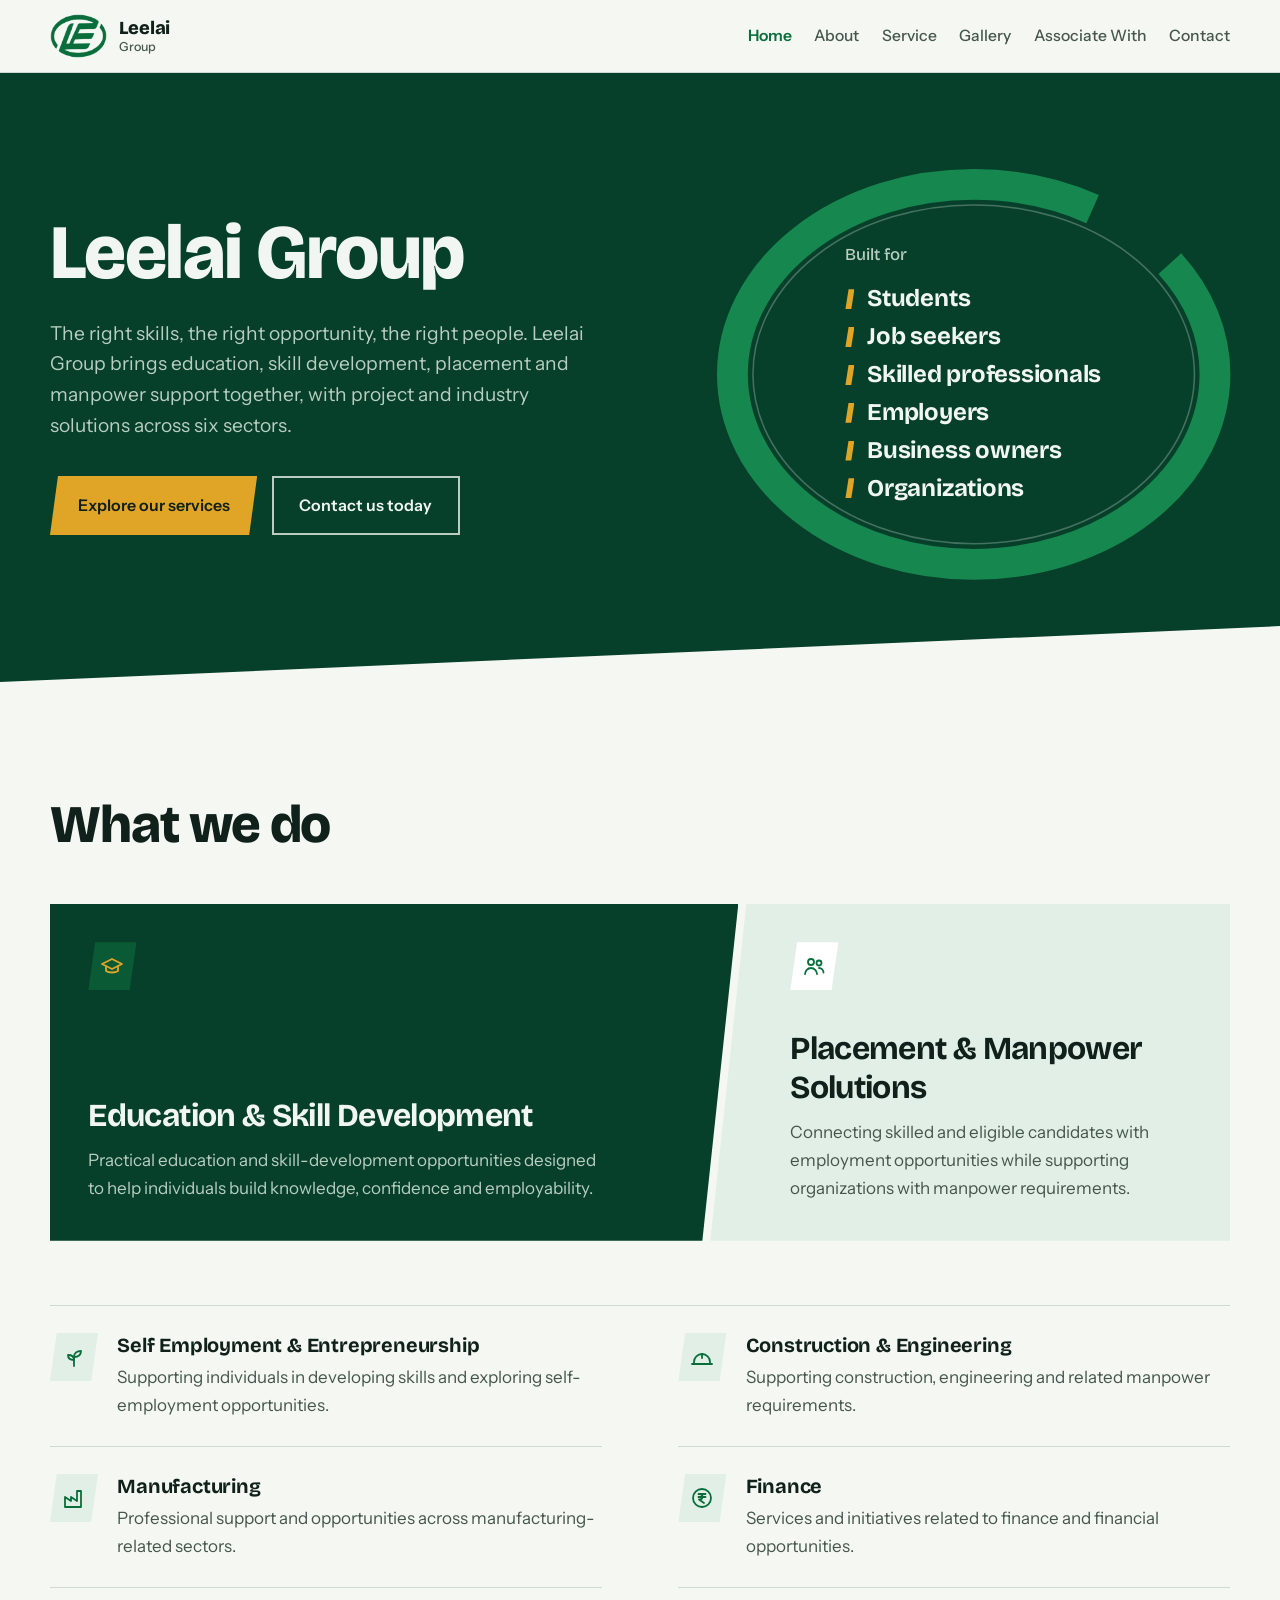
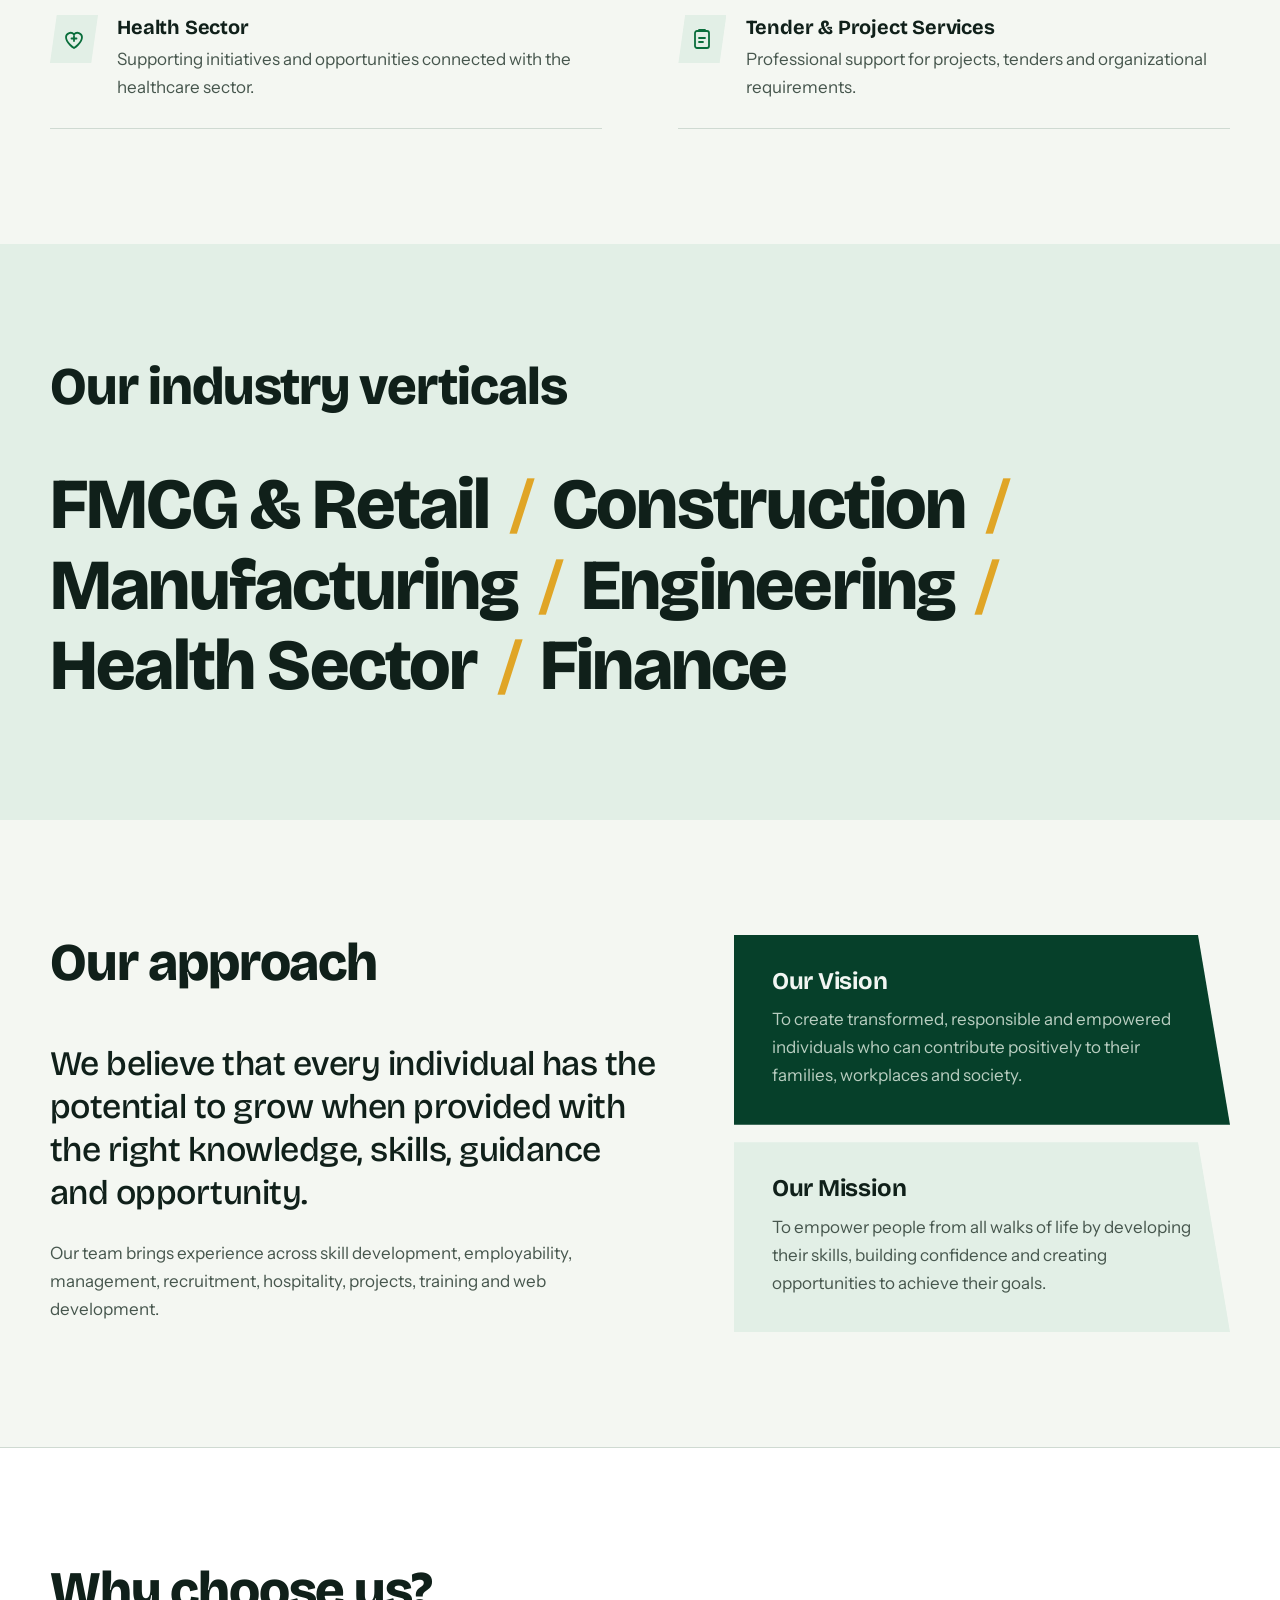
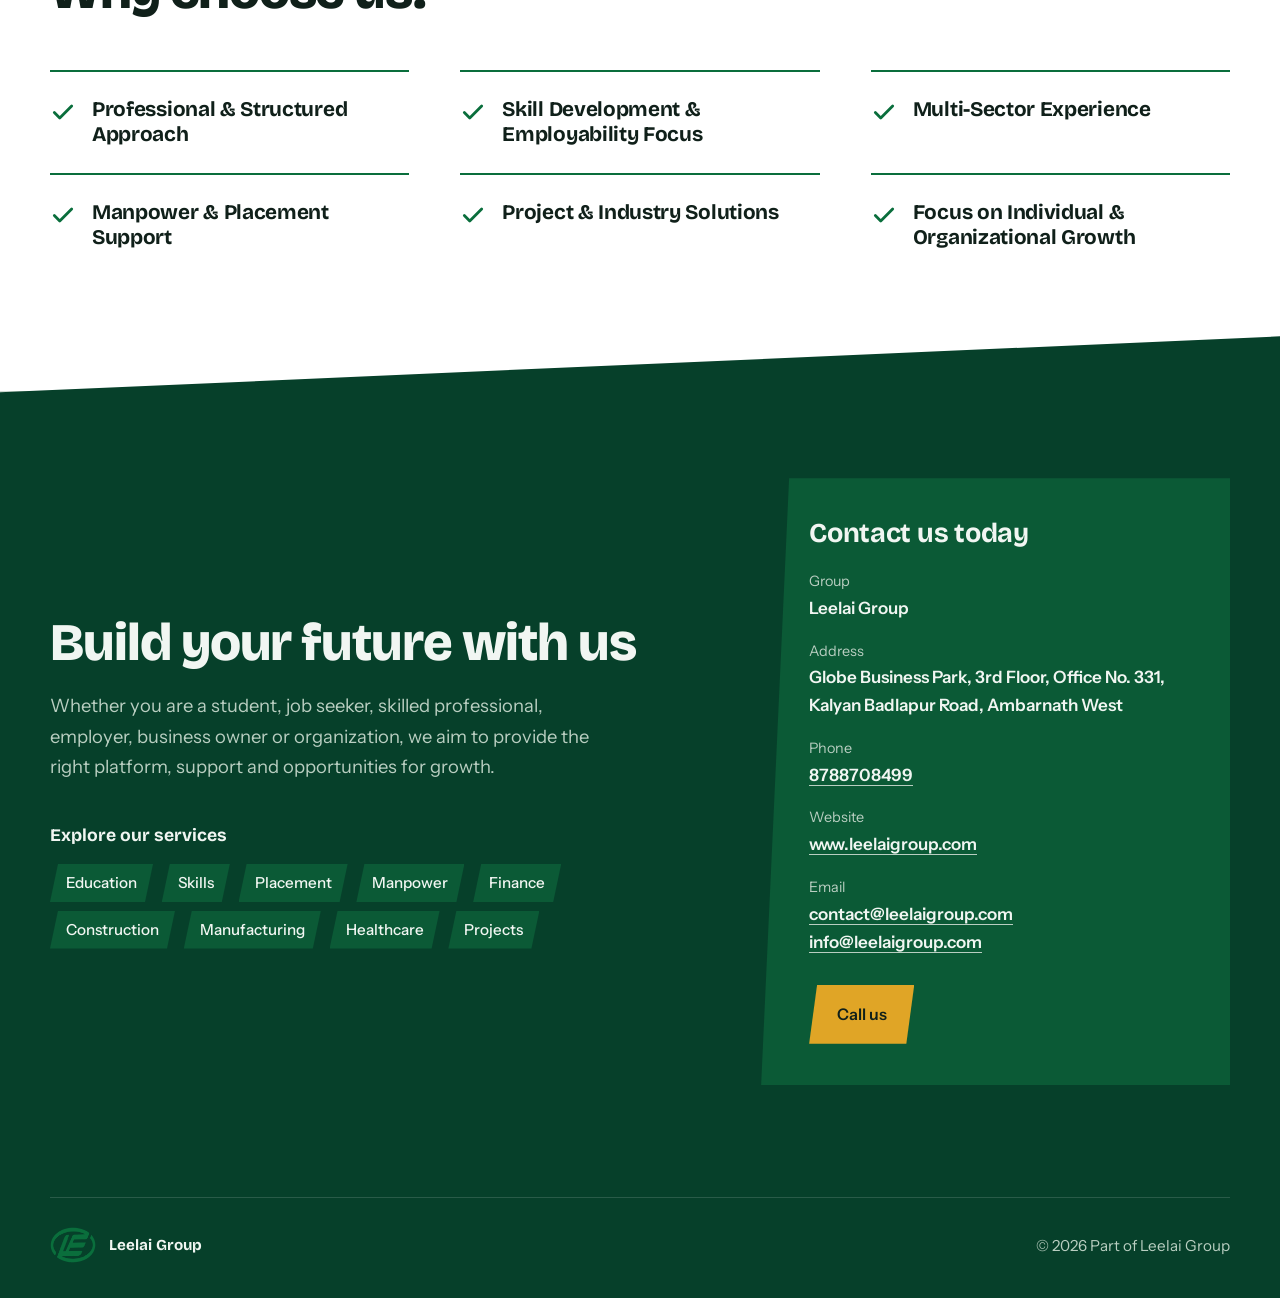
==== index.html @ cf3a0b21 "first commit" ====
﻿<!DOCTYPE html>
<html lang="en">
<head>
<meta charset="utf-8">
<meta name="viewport" content="width=device-width, initial-scale=1">
<title>Leelai Group | Leelai Group</title>
<meta name="description" content="Education, skill development, placement, manpower, construction, manufacturing, finance, health sector and project services from Leelai Group, part of Leelai Group.">
<link rel="preconnect" href="https://fonts.googleapis.com">
<link rel="preconnect" href="https://fonts.gstatic.com" crossorigin>
<link href="https://fonts.googleapis.com/css2?family=Bricolage+Grotesque:opsz,wght@12..96,500;12..96,700;12..96,800&family=Instrument+Sans:wght@400;500;600&display=swap" rel="stylesheet">
<style>
:root{
  --bg:#F4F7F2;
  --surface:#FFFFFF;
  --tint:#E2EFE6;
  --ink:#10201A;
  --muted:#46564D;
  --line:#CFDAD2;
  --brand:#0A6E3C;
  --band:#06402A;
  --band-2:#0B5A36;
  --on-band:#F1F6F2;
  --on-band-muted:#B9CEC1;
  --ring:#16884F;
  --amber:#E0A526;
  --amber-ink:#10201A;
  --show-color:block;
  --show-white:none;
  --display:"Bricolage Grotesque","Arial Narrow",Arial,sans-serif;
  --text:"Instrument Sans","Segoe UI",Arial,sans-serif;
}
@media (prefers-color-scheme: dark){
  :root:not([data-theme="light"]){
    --bg:#0B1510;
    --surface:#112019;
    --tint:#14281E;
    --ink:#E8F0EA;
    --muted:#A5B7AC;
    --line:#25382D;
    --brand:#45C382;
    --band:#06301F;
    --band-2:#0A4A2C;
    --ring:#1B9B5B;
    --show-color:none;
    --show-white:block;
  }
}
:root[data-theme="dark"]{
  --bg:#0B1510;
  --surface:#112019;
  --tint:#14281E;
  --ink:#E8F0EA;
  --muted:#A5B7AC;
  --line:#25382D;
  --brand:#45C382;
  --band:#06301F;
  --band-2:#0A4A2C;
  --ring:#1B9B5B;
  --show-color:none;
  --show-white:block;
}

*,*::before,*::after{box-sizing:border-box}
html{scroll-behavior:smooth;-webkit-text-size-adjust:100%}
body{margin:0;background:var(--bg);color:var(--ink);font-family:var(--text);font-size:1.0625rem;line-height:1.65;-webkit-font-smoothing:antialiased}
img{max-width:100%;display:block}
a{color:inherit}
ul{list-style:none;margin:0;padding:0}
h1,h2,h3,p{margin:0}
:focus-visible{outline:3px solid var(--amber);outline-offset:3px;border-radius:2px}

.wrap{width:min(1180px,100% - 2.5rem);margin-inline:auto}
.section{padding:clamp(4rem,9vw,7.5rem) 0;scroll-margin-top:72px}

.h1,.h2,.h3{font-family:var(--display);letter-spacing:-0.02em;color:inherit}
.h1{font-size:clamp(2.6rem,6vw,4.9rem);line-height:1.02;font-weight:800}
.h2{font-size:clamp(2rem,4.2vw,3.3rem);line-height:1.05;font-weight:800;margin-bottom:clamp(2rem,4vw,3.25rem)}
.h3{font-size:1.25rem;line-height:1.2;font-weight:700;letter-spacing:-0.01em}

/* Buttons */
.btn{display:inline-block;font-family:var(--text);font-weight:600;font-size:1rem;text-decoration:none;padding:.9rem 1.6rem;border:2px solid transparent;clip-path:polygon(8px 0,100% 0,calc(100% - 8px) 100%,0 100%);transition:background-color .18s,color .18s}
.btn-amber{background:var(--amber);color:var(--amber-ink)}
.btn-amber:hover{background:#F0B93C}
.btn-line{background:transparent;color:var(--on-band);border-color:var(--on-band-muted);clip-path:none}
.btn-line:hover{background:rgba(255,255,255,.1)}

/* Nav */
.nav{position:sticky;top:0;z-index:20;background:var(--bg);border-bottom:1px solid var(--line)}
.nav-in{display:flex;align-items:center;justify-content:space-between;height:72px;gap:1.5rem}
.brand{display:flex;align-items:center;gap:.8rem;text-decoration:none}
.brand img{height:44px;width:auto}
.logo-color{display:var(--show-color)}
.logo-white{display:var(--show-white)}
.brand-name{font-family:var(--display);font-weight:800;font-size:1.15rem;line-height:1.05;letter-spacing:-0.01em}
.brand-name small{display:block;font-family:var(--text);font-weight:500;font-size:.78rem;color:var(--muted);letter-spacing:0;margin-top:2px}
.nav-links{display:flex;align-items:center;gap:1.4rem}
.nav-links a{text-decoration:none;font-weight:500;font-size:.98rem;color:var(--muted)}
.nav-links a:hover{color:var(--brand)}
.nav-links a.active{color:var(--brand);font-weight:600}
.nav-links .btn{color:var(--on-band);background:var(--band);padding:.6rem 1.2rem;font-size:.95rem}
.nav-links .btn:hover{background:var(--band-2);color:var(--on-band)}
.menu-btn{display:none;background:none;border:2px solid var(--line);color:var(--ink);font:inherit;font-weight:600;padding:.45rem .9rem;cursor:pointer}

/* Hero */
.hero{background:var(--band);color:var(--on-band);padding:clamp(3.5rem,8vw,6rem) 0 clamp(5rem,8vw,7rem);clip-path:polygon(0 0,100% 0,100% calc(100% - 56px),0 100%)}
.hero-grid{display:grid;grid-template-columns:1.08fr .92fr;gap:clamp(2rem,5vw,4.5rem);align-items:center}
.hero .lead{margin-top:1.6rem;max-width:34rem;font-size:1.2rem;line-height:1.6;color:var(--on-band-muted)}
.hero-actions{display:flex;flex-wrap:wrap;gap:.9rem;margin-top:2.2rem}

.ring{position:relative;width:100%;max-width:560px;margin-inline:auto;aspect-ratio:5/4}
.ring svg{position:absolute;inset:0;width:100%;height:100%;overflow:visible;animation:sweep 1.4s cubic-bezier(.3,.7,.2,1) both}
.ring ellipse{fill:none;stroke-linecap:butt}
.ring .ring-main{stroke:var(--ring);stroke-width:30;stroke-dasharray:93 7;stroke-dashoffset:9}
.ring .ring-thin{stroke:var(--on-band-muted);stroke-width:1.5;opacity:.35}
.ring-body{position:absolute;inset:0;display:grid;place-content:center;padding:0 16%}
.ring-title{font-family:var(--display);font-weight:500;font-size:1.05rem;color:var(--on-band-muted);margin-bottom:.7rem}
.ring-list li{display:flex;align-items:center;gap:.8rem;font-family:var(--display);font-weight:700;font-size:clamp(1.05rem,2.3vw,1.5rem);line-height:1.15;padding:.32rem 0;letter-spacing:-0.01em}
.ring-list li::before{content:"";width:9px;height:20px;background:var(--amber);clip-path:polygon(35% 0,100% 0,65% 100%,0 100%);flex:none}
@keyframes sweep{from{clip-path:inset(0 100% 0 0)}to{clip-path:inset(-10% -10% -10% -10%)}}

/* Services */
.feature-row{display:grid;grid-template-columns:7fr 5fr}
.feature{min-height:320px;padding:2.4rem;display:flex;flex-direction:column;justify-content:space-between;gap:2.5rem}
.feature .h3{font-size:clamp(1.5rem,2.6vw,2rem);margin-bottom:.7rem;letter-spacing:-0.02em}
.feature p{max-width:32rem}
.feature-a{background:var(--band);color:var(--on-band);padding-right:4.2rem;clip-path:polygon(0 0,100% 0,calc(100% - 36px) 100%,0 100%)}
.feature-a p{color:var(--on-band-muted)}
.feature-b{background:var(--tint);margin-left:-28px;padding-left:5rem;clip-path:polygon(36px 0,100% 0,100% 100%,0 100%)}
.feature-b p{color:var(--muted)}
.icon{width:48px;height:48px;display:grid;place-items:center;clip-path:polygon(14% 0,100% 0,86% 100%,0 100%);background:var(--tint);color:var(--brand);flex:none}
.icon svg{width:24px;height:24px;fill:none;stroke:currentColor;stroke-width:1.8;stroke-linecap:round;stroke-linejoin:round}
.feature-a .icon{background:var(--band-2);color:var(--amber)}
.feature-b .icon{background:var(--surface)}

.svc-list{display:grid;grid-template-columns:1fr 1fr;column-gap:clamp(2rem,6vw,5rem);margin-top:clamp(2.5rem,5vw,4rem);border-top:1px solid var(--line)}
.svc-list li{display:flex;gap:1.2rem;padding:1.7rem 0;border-bottom:1px solid var(--line)}
.svc-list p{color:var(--muted);margin-top:.35rem;max-width:30rem}

/* Verticals */
.verticals{background:var(--tint)}
.verts{display:flex;flex-wrap:wrap;align-items:baseline;row-gap:.2rem;font-family:var(--display);font-weight:800;font-size:clamp(2rem,5.6vw,4.7rem);line-height:1.08;letter-spacing:-0.025em}
.verts li{cursor:default;transition:color .18s}
.verts li:hover{color:var(--brand)}
.verts li:not(:last-child)::after{content:"/";color:var(--amber);font-weight:500;margin:0 .28em}

/* Approach */
.approach-grid{display:grid;grid-template-columns:1.1fr .9fr;gap:clamp(2.5rem,6vw,5.5rem);align-items:start}
.statement{font-family:var(--display);font-weight:500;font-size:clamp(1.5rem,2.7vw,2.15rem);line-height:1.25;letter-spacing:-0.015em}
.approach-copy p+p{margin-top:1.6rem;color:var(--muted);max-width:36rem}
.vm{display:grid;gap:1.1rem}
.vm-item{padding:2rem 2rem 2.2rem 2.4rem;clip-path:polygon(0 0,calc(100% - 32px) 0,100% 100%,0 100%)}
.vm-item .h3{margin-bottom:.6rem;font-size:1.5rem}
.vm-vision{background:var(--band);color:var(--on-band)}
.vm-vision p{color:var(--on-band-muted)}
.vm-mission{background:var(--tint)}
.vm-mission p{color:var(--muted)}

/* Why */
.why{background:var(--surface);border-block:1px solid var(--line)}
.why-grid{display:grid;grid-template-columns:repeat(3,1fr);gap:0 clamp(1.5rem,4vw,3.5rem)}
.why-grid li{display:flex;align-items:flex-start;gap:1rem;padding:1.6rem 0;border-top:2px solid var(--brand);font-family:var(--display);font-weight:700;font-size:1.3rem;line-height:1.2;letter-spacing:-0.015em}
.why-grid svg{width:26px;height:26px;flex:none;margin-top:1px;fill:none;stroke:var(--brand);stroke-width:2.6;stroke-linecap:round;stroke-linejoin:round}

/* CTA + contact */
.cta{background:var(--band);color:var(--on-band);padding:calc(clamp(4rem,9vw,7rem) + 30px) 0 clamp(4rem,9vw,7rem);clip-path:polygon(0 56px,100% 0,100% 100%,0 100%);margin-top:-56px;scroll-margin-top:0}
.cta-grid{display:grid;grid-template-columns:1.15fr .85fr;gap:clamp(2.5rem,6vw,5rem);align-items:center}
.cta .h2{margin-bottom:1.3rem}
.cta .lead{color:var(--on-band-muted);font-size:1.15rem;max-width:34rem}
.explore{margin-top:2.4rem}
.explore p{font-family:var(--display);font-weight:700;font-size:1.1rem;margin-bottom:.9rem}
.chips{display:flex;flex-wrap:wrap;gap:.55rem}
.chips a{text-decoration:none;font-weight:500;font-size:.95rem;padding:.4rem 1rem;background:var(--band-2);clip-path:polygon(8px 0,100% 0,calc(100% - 8px) 100%,0 100%);transition:background-color .18s,color .18s}
.chips a:hover{background:var(--amber);color:var(--amber-ink)}
.contact-panel{background:var(--band-2);padding:2.4rem 2.4rem 2.6rem 3rem;clip-path:polygon(28px 0,100% 0,100% 100%,0 100%)}
.contact-panel .h3{font-size:1.7rem;margin-bottom:1.3rem}
.contact-panel dl{margin:0;display:grid;gap:1.1rem}
.contact-panel dt{font-size:.9rem;color:var(--on-band-muted)}
.contact-panel dd{margin:0;font-weight:600;word-break:break-word}
.contact-panel dd a{text-decoration:none;border-bottom:1px solid var(--on-band-muted)}
.contact-panel dd a:hover{border-color:var(--amber);color:var(--amber)}
.contact-panel .btn{margin-top:1.8rem}

/* Footer */
.footer{background:var(--band);color:var(--on-band-muted);padding:0 0 2.2rem;font-size:.95rem}
.footer .wrap{display:flex;flex-wrap:wrap;align-items:center;justify-content:space-between;gap:1rem;border-top:1px solid rgba(255,255,255,.14);padding-top:1.8rem}
.footer .foot-brand{display:flex;align-items:center;gap:.8rem;color:var(--on-band);font-family:var(--display);font-weight:700}
.footer .foot-brand img{height:36px;width:auto;display:block}

@media (max-width:980px){
  .hero-grid,.approach-grid,.cta-grid{grid-template-columns:1fr}
  .why-grid{grid-template-columns:1fr 1fr}
  .ring{max-width:480px}
}
@media (max-width:820px){
  .menu-btn{display:block}
  .nav-links{display:none;position:absolute;top:72px;left:0;right:0;background:var(--bg);border-bottom:1px solid var(--line);flex-direction:column;align-items:flex-start;padding:1.2rem 1.25rem 1.5rem;gap:1.1rem}
  .nav-links.open{display:flex}
  .feature-row{grid-template-columns:1fr}
  .feature{min-height:0}
  .feature-a,.feature-b{clip-path:none;margin-left:0;padding:2rem}
  .svc-list{grid-template-columns:1fr}
  .brand-name small{display:none}
}
@media (max-width:640px){
  .why-grid{grid-template-columns:1fr}
  .ring-title{display:none}
  .ring-list li{padding:.2rem 0;font-size:1rem}
  .hero{clip-path:polygon(0 0,100% 0,100% calc(100% - 32px),0 100%)}
  .cta{clip-path:polygon(0 32px,100% 0,100% 100%,0 100%);margin-top:-32px}
  .contact-panel{clip-path:none;padding:2rem}
}
@media (prefers-reduced-motion:reduce){
  html{scroll-behavior:auto}
  .ring svg{animation:none}
  *{transition:none !important}
}
</style>
</head>
<body>

<header class="nav">
  <div class="wrap nav-in">
    <a class="brand" href="#top" aria-label="Leelai Group, home">
      <img class="logo-color" src="assets/images/logo-transparent.png" alt="Leelai logo">
      <span class="brand-name">Leelai<small>Group</small></span>
    </a>
    <button class="menu-btn" id="menuBtn" aria-expanded="false" aria-controls="navLinks">Menu</button>
    <nav class="nav-links" id="navLinks" aria-label="Main">
      <a href="index.html" class="active">Home</a>
      <a href="about.html">About</a>
      <a href="service.html">Service</a>
      <a href="gallery.html">Gallery</a>
      <a href="associate.html">Associate With</a>
      <a href="contact.html">Contact</a>
    </nav>
  </div>
</header>

<main id="top">

  <section class="hero" aria-labelledby="hero-title">
    <div class="wrap hero-grid">
      <div>
        <h1 class="h1" id="hero-title">Leelai Group</h1>
        <p class="lead">The right skills, the right opportunity, the right people. Leelai Group brings education, skill development, placement and manpower support together, with project and industry solutions across six sectors.</p>
        <div class="hero-actions">
          <a class="btn btn-amber" href="#services">Explore our services</a>
          <a class="btn btn-line" href="#contact">Contact us today</a>
        </div>
      </div>

      <div class="ring">
        <svg viewBox="0 0 500 400" aria-hidden="true" focusable="false">
          <ellipse class="ring-thin" cx="250" cy="200" rx="215" ry="165"/>
          <ellipse class="ring-main" cx="250" cy="200" rx="235" ry="185" pathLength="100"/>
        </svg>
        <div class="ring-body">
          <p class="ring-title">Built for</p>
          <ul class="ring-list">
            <li>Students</li>
            <li>Job seekers</li>
            <li>Skilled professionals</li>
            <li>Employers</li>
            <li>Business owners</li>
            <li>Organizations</li>
          </ul>
        </div>
      </div>
    </div>
  </section>

  <section class="section" id="services" aria-labelledby="services-title">
    <div class="wrap">
      <h2 class="h2" id="services-title">What we do</h2>

      <div class="feature-row">
        <article class="feature feature-a">
          <span class="icon"><svg viewBox="0 0 24 24" aria-hidden="true"><path d="M22 10 12 5 2 10l10 5 10-5z"/><path d="M6 12v5c3 2 9 2 12 0v-5"/></svg></span>
          <div>
            <h3 class="h3">Education &amp; Skill Development</h3>
            <p>Practical education and skill-development opportunities designed to help individuals build knowledge, confidence and employability.</p>
          </div>
        </article>
        <article class="feature feature-b">
          <span class="icon"><svg viewBox="0 0 24 24" aria-hidden="true"><circle cx="9" cy="8" r="3"/><path d="M3 20c0-3.3 2.7-6 6-6s6 2.7 6 6"/><circle cx="17" cy="9" r="2.5"/><path d="M17 14c2.5 0 4.5 2 4.5 4.5"/></svg></span>
          <div>
            <h3 class="h3">Placement &amp; Manpower Solutions</h3>
            <p>Connecting skilled and eligible candidates with employment opportunities while supporting organizations with manpower requirements.</p>
          </div>
        </article>
      </div>

      <ul class="svc-list">
        <li>
          <span class="icon"><svg viewBox="0 0 24 24" aria-hidden="true"><path d="M12 21v-9"/><path d="M12 12c0-4 3-6 7-6 0 4-3 6-7 6z"/><path d="M12 15c0-3-2-5-6-5 0 3 2 5 6 5z"/></svg></span>
          <div><h3 class="h3">Self Employment &amp; Entrepreneurship</h3><p>Supporting individuals in developing skills and exploring self-employment opportunities.</p></div>
        </li>
        <li>
          <span class="icon"><svg viewBox="0 0 24 24" aria-hidden="true"><path d="M2 19h20"/><path d="M4 19v-2a8 8 0 0 1 16 0v2"/><path d="M12 9v4"/></svg></span>
          <div><h3 class="h3">Construction &amp; Engineering</h3><p>Supporting construction, engineering and related manpower requirements.</p></div>
        </li>
        <li>
          <span class="icon"><svg viewBox="0 0 24 24" aria-hidden="true"><path d="M3 21V11l6 4v-4l6 4V5h4v16z"/></svg></span>
          <div><h3 class="h3">Manufacturing</h3><p>Professional support and opportunities across manufacturing-related sectors.</p></div>
        </li>
        <li>
          <span class="icon"><svg viewBox="0 0 24 24" aria-hidden="true"><circle cx="12" cy="12" r="9"/><path d="M8.5 8h7M8.5 11h7M9.5 8c4 0 4 5.5 0 5.5H9l5 3.5"/></svg></span>
          <div><h3 class="h3">Finance</h3><p>Services and initiatives related to finance and financial opportunities.</p></div>
        </li>
        <li>
          <span class="icon"><svg viewBox="0 0 24 24" aria-hidden="true"><path d="M12 21s-8-5-8-11a4.5 4.5 0 0 1 8-2.5A4.5 4.5 0 0 1 20 10c0 6-8 11-8 11z"/><path d="M12 9v5M9.5 11.5h5"/></svg></span>
          <div><h3 class="h3">Health Sector</h3><p>Supporting initiatives and opportunities connected with the healthcare sector.</p></div>
        </li>
        <li>
          <span class="icon"><svg viewBox="0 0 24 24" aria-hidden="true"><rect x="5" y="4" width="14" height="17" rx="2"/><path d="M9 4V3h6v1M9 11h6M9 15h4"/></svg></span>
          <div><h3 class="h3">Tender &amp; Project Services</h3><p>Professional support for projects, tenders and organizational requirements.</p></div>
        </li>
      </ul>
    </div>
  </section>

  <section class="section verticals" id="verticals" aria-labelledby="verticals-title">
    <div class="wrap">
      <h2 class="h2" id="verticals-title">Our industry verticals</h2>
      <ul class="verts">
        <li>FMCG &amp; Retail</li>
        <li>Construction</li>
        <li>Manufacturing</li>
        <li>Engineering</li>
        <li>Health Sector</li>
        <li>Finance</li>
      </ul>
    </div>
  </section>

  <section class="section" id="approach" aria-labelledby="approach-title">
    <div class="wrap approach-grid">
      <div class="approach-copy">
        <h2 class="h2" id="approach-title">Our approach</h2>
        <p class="statement">We believe that every individual has the potential to grow when provided with the right knowledge, skills, guidance and opportunity.</p>
        <p>Our team brings experience across skill development, employability, management, recruitment, hospitality, projects, training and web development.</p>
      </div>
      <div class="vm">
        <div class="vm-item vm-vision">
          <h3 class="h3">Our Vision</h3>
          <p>To create transformed, responsible and empowered individuals who can contribute positively to their families, workplaces and society.</p>
        </div>
        <div class="vm-item vm-mission">
          <h3 class="h3">Our Mission</h3>
          <p>To empower people from all walks of life by developing their skills, building confidence and creating opportunities to achieve their goals.</p>
        </div>
      </div>
    </div>
  </section>

  <section class="section why" id="why" aria-labelledby="why-title">
    <div class="wrap">
      <h2 class="h2" id="why-title">Why choose us?</h2>
      <ul class="why-grid">
        <li><svg viewBox="0 0 24 24" aria-hidden="true"><path d="M4 12.5l5 5L20 6.5"/></svg>Professional &amp; Structured Approach</li>
        <li><svg viewBox="0 0 24 24" aria-hidden="true"><path d="M4 12.5l5 5L20 6.5"/></svg>Skill Development &amp; Employability Focus</li>
        <li><svg viewBox="0 0 24 24" aria-hidden="true"><path d="M4 12.5l5 5L20 6.5"/></svg>Multi-Sector Experience</li>
        <li><svg viewBox="0 0 24 24" aria-hidden="true"><path d="M4 12.5l5 5L20 6.5"/></svg>Manpower &amp; Placement Support</li>
        <li><svg viewBox="0 0 24 24" aria-hidden="true"><path d="M4 12.5l5 5L20 6.5"/></svg>Project &amp; Industry Solutions</li>
        <li><svg viewBox="0 0 24 24" aria-hidden="true"><path d="M4 12.5l5 5L20 6.5"/></svg>Focus on Individual &amp; Organizational Growth</li>
      </ul>
    </div>
  </section>

  <section class="cta" id="contact" aria-labelledby="cta-title">
    <div class="wrap cta-grid">
      <div>
        <h2 class="h2" id="cta-title">Build your future with us</h2>
        <p class="lead">Whether you are a student, job seeker, skilled professional, employer, business owner or organization, we aim to provide the right platform, support and opportunities for growth.</p>
        <div class="explore">
          <p>Explore our services</p>
          <div class="chips">
            <a href="#services">Education</a>
            <a href="#services">Skills</a>
            <a href="#services">Placement</a>
            <a href="#services">Manpower</a>
            <a href="#services">Finance</a>
            <a href="#services">Construction</a>
            <a href="#services">Manufacturing</a>
            <a href="#services">Healthcare</a>
            <a href="#services">Projects</a>
          </div>
        </div>
      </div>

      <div class="contact-panel">
        <h3 class="h3">Contact us today</h3>
        <dl>
          <div><dt>Group</dt><dd>Leelai Group</dd></div>
          <div><dt>Address</dt><dd>Globe Business Park, 3rd Floor, Office No. 331, Kalyan Badlapur Road, Ambarnath West</dd></div>
          <div><dt>Phone</dt><dd><a href="tel:8788708499">8788708499</a></dd></div>
          <div><dt>Website</dt><dd><a href="https://www.leelaigroup.com" target="_blank" rel="noopener">www.leelaigroup.com</a></dd></div>
          <div><dt>Email</dt><dd><a href="mailto:contact@leelaigroup.com">contact@leelaigroup.com</a><br><a href="mailto:info@leelaigroup.com">info@leelaigroup.com</a></dd></div>
        </dl>
        <a class="btn btn-amber" href="tel:8788708499">Call us</a>
      </div>
    </div>
  </section>

</main>

<footer class="footer">
  <div class="wrap">
    <span class="foot-brand"><img src="assets/images/logo-transparent.png" alt="">Leelai Group</span>
    <span>&copy; 2026 Part of Leelai Group</span>
  </div>
</footer>

<script>
(function(){
  var btn=document.getElementById('menuBtn'), nav=document.getElementById('navLinks');
  if(!btn||!nav) return;
  btn.addEventListener('click',function(){
    var open=nav.classList.toggle('open');
    btn.setAttribute('aria-expanded',open?'true':'false');
  });
  nav.addEventListener('click',function(e){
    if(e.target.tagName==='A'){nav.classList.remove('open');btn.setAttribute('aria-expanded','false');}
  });
})();
</script>
</body>
</html>
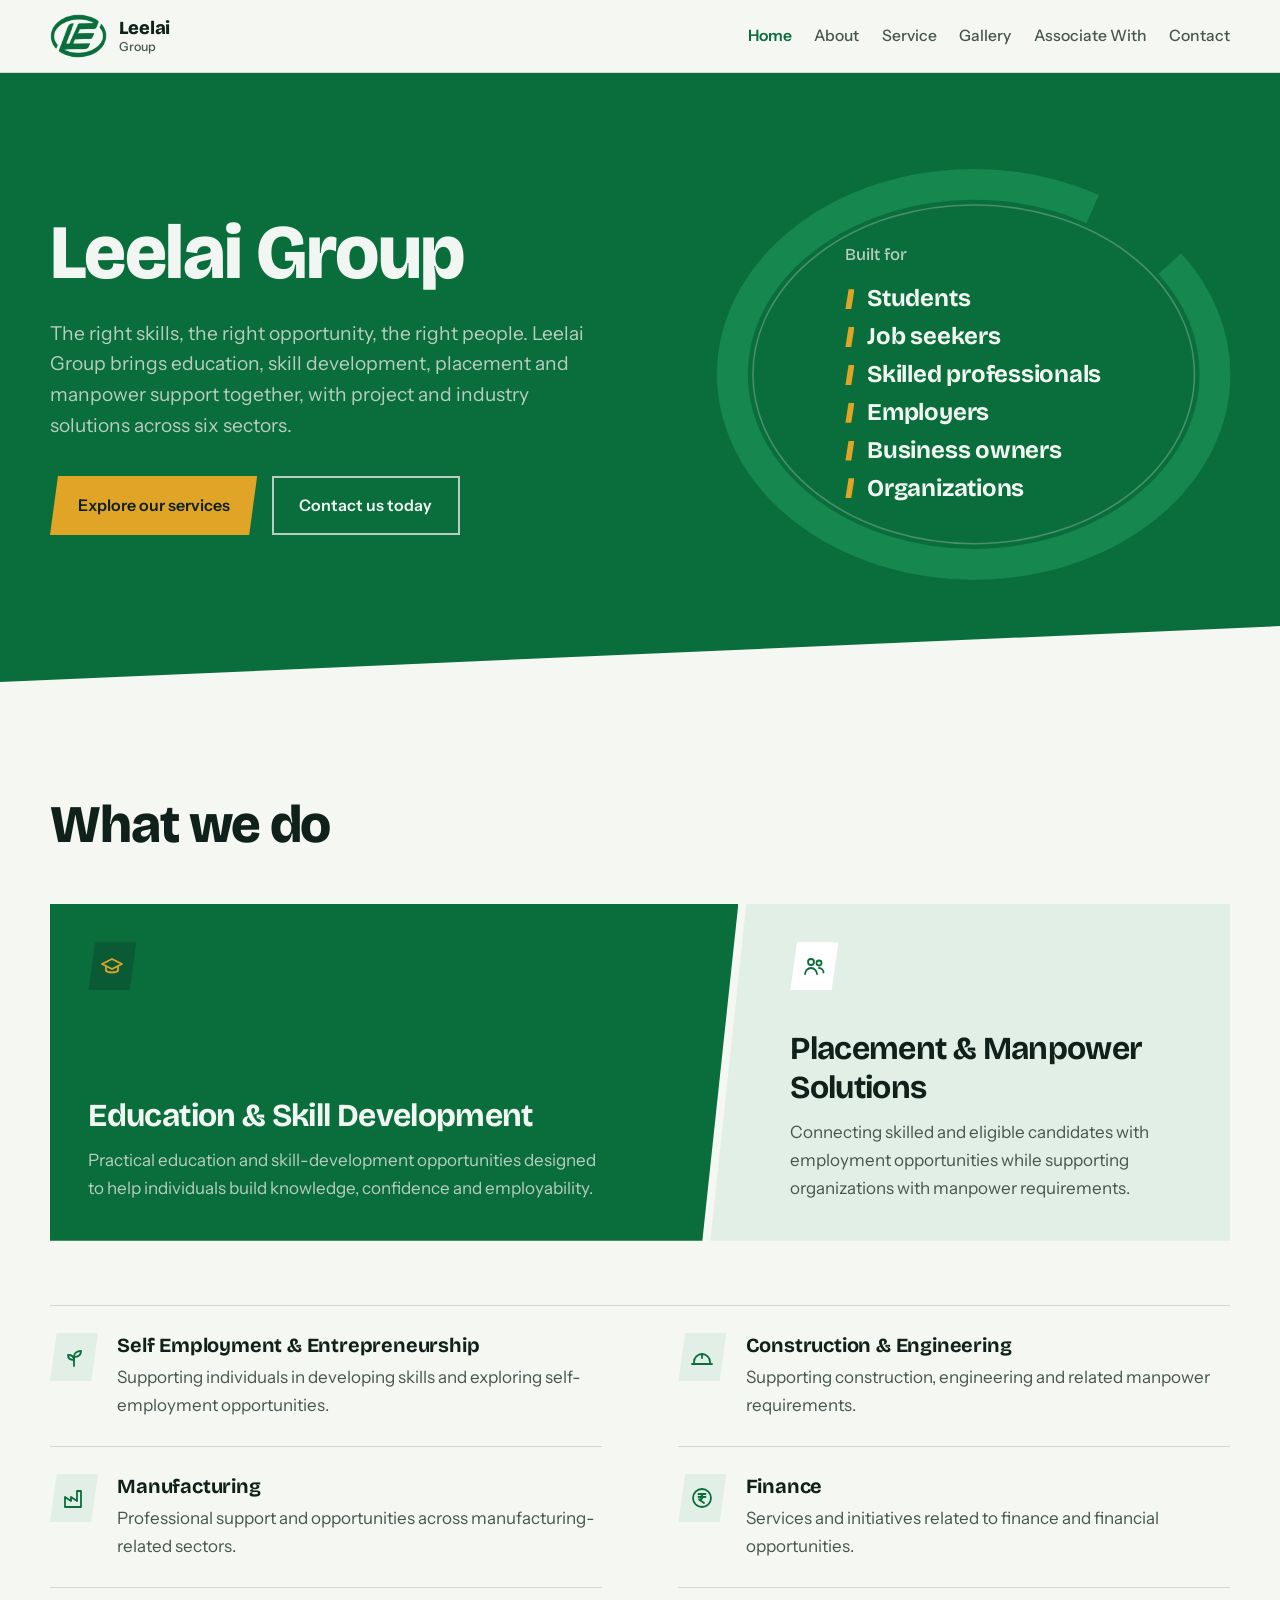
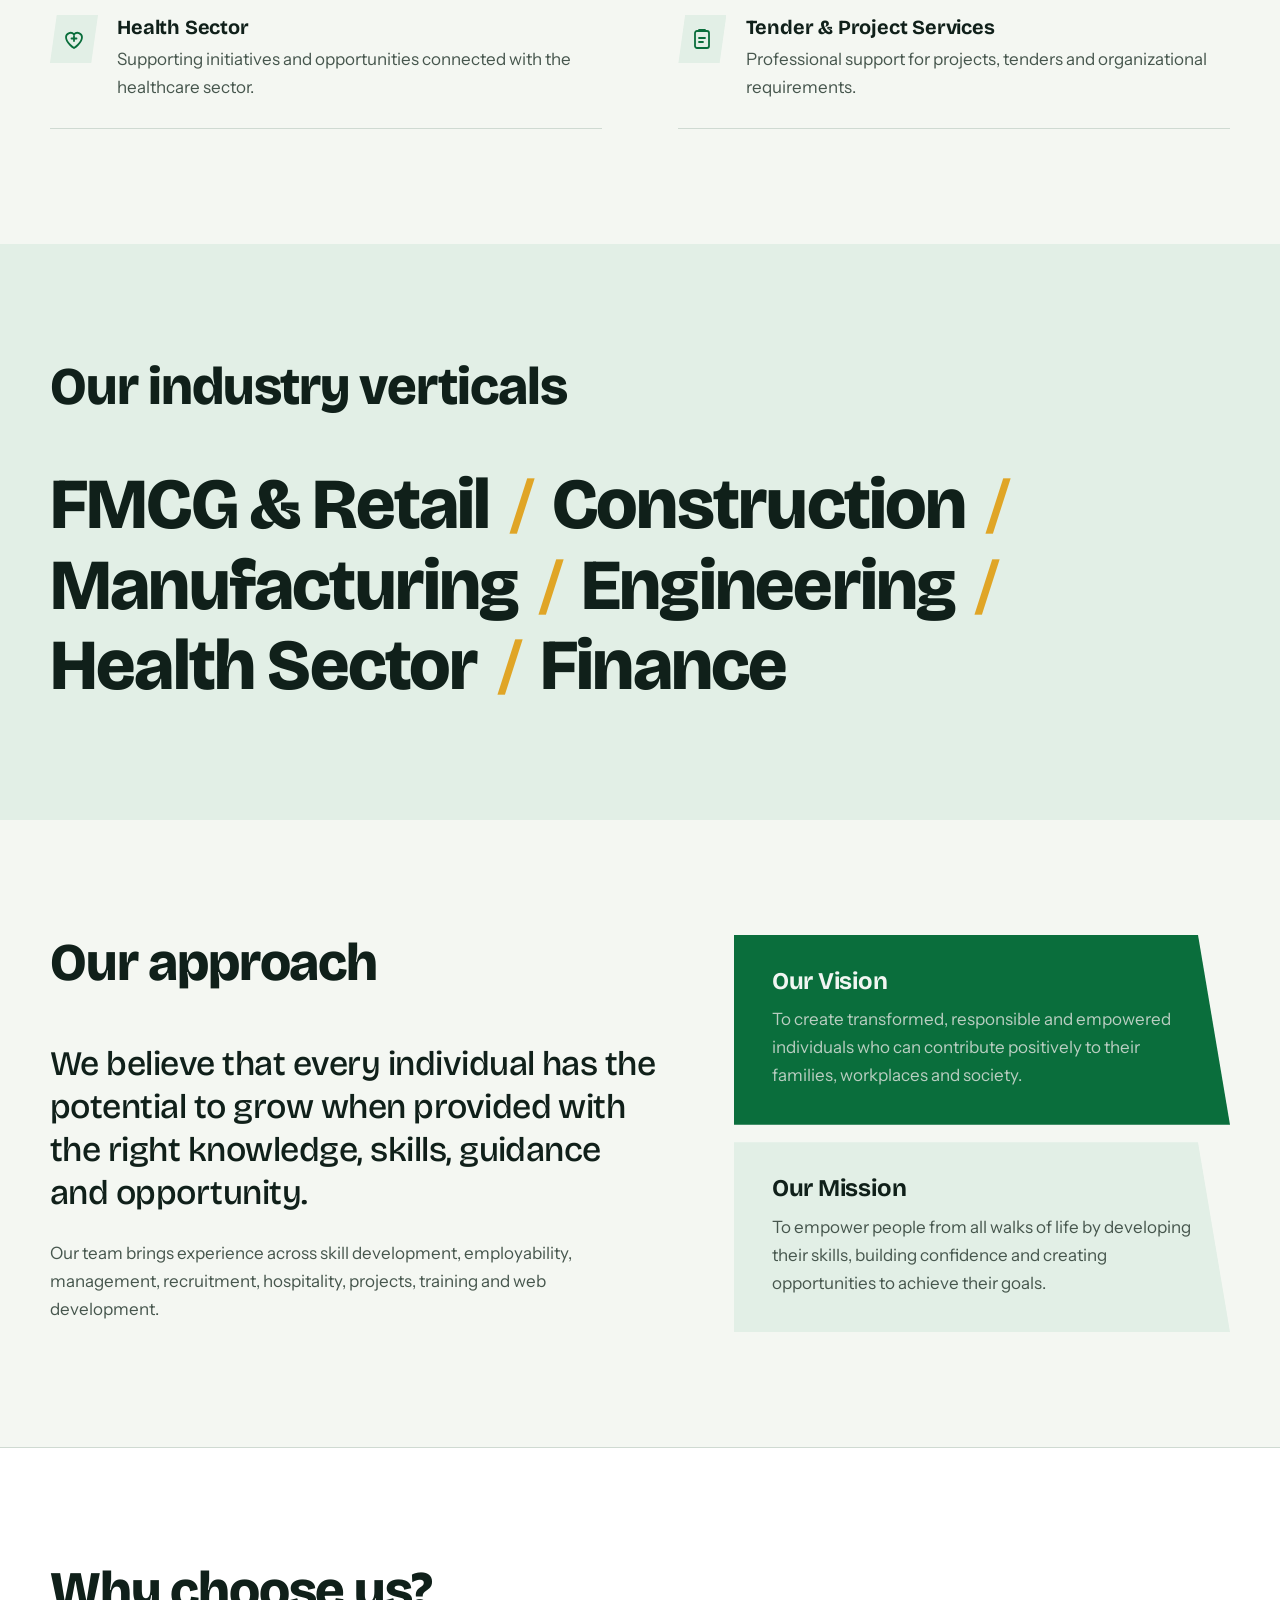
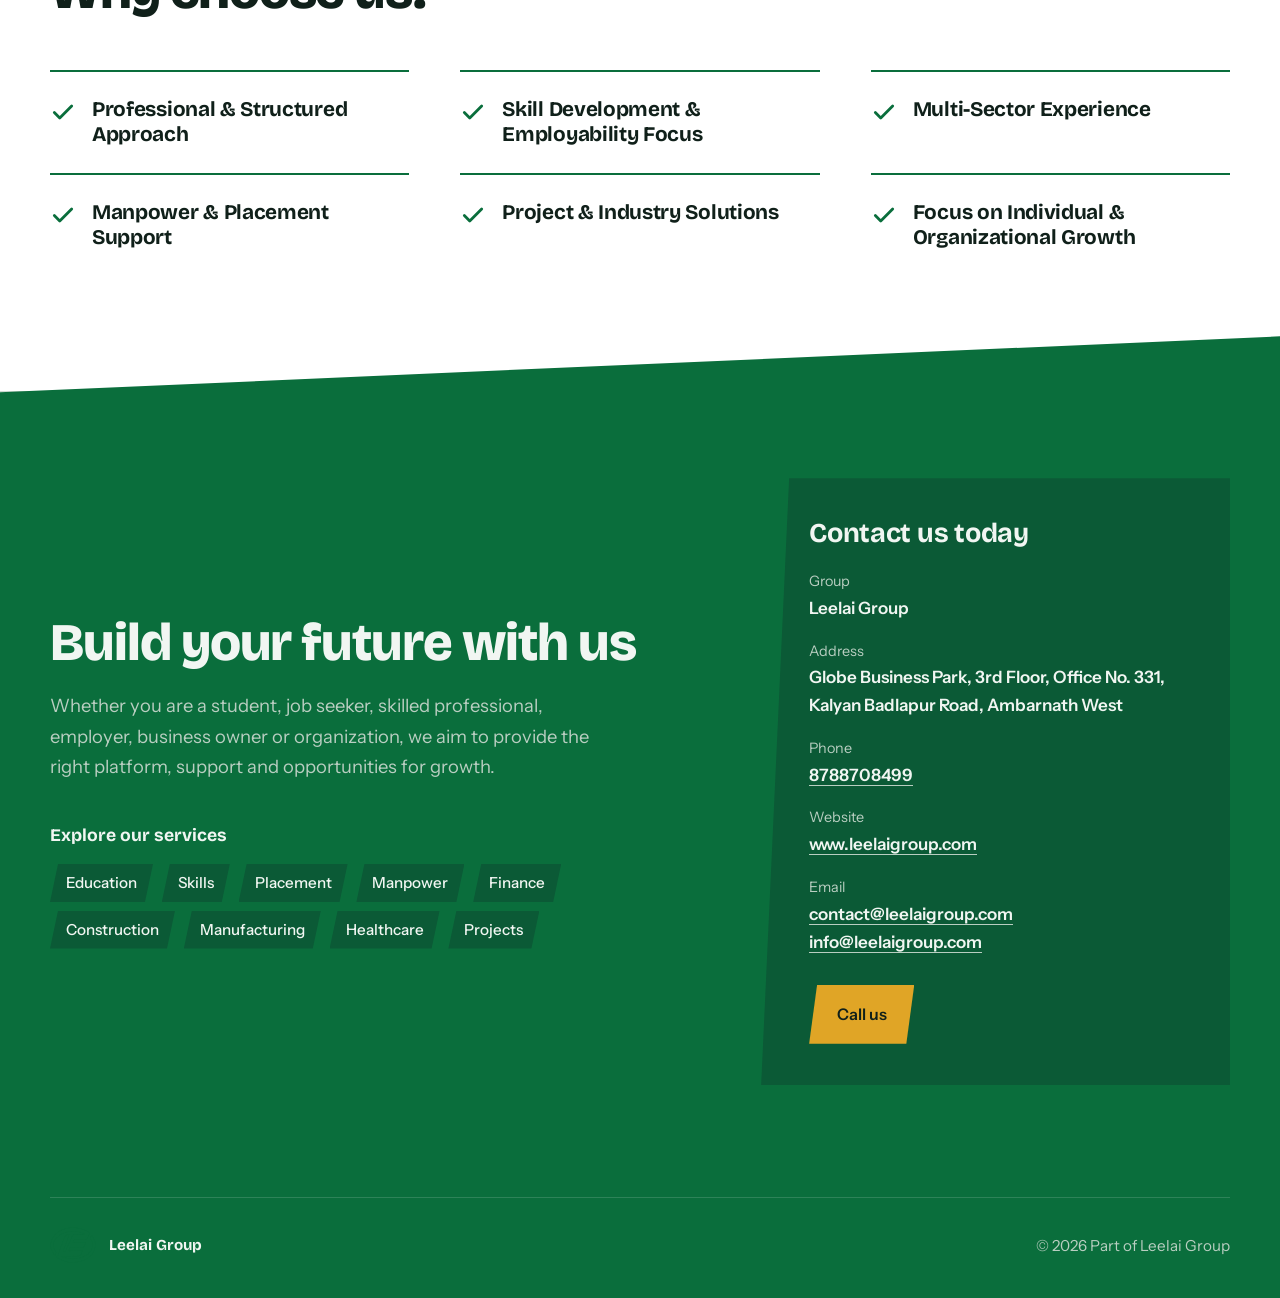
==== commit c3748b25: "Update brand and band color to #0A6E3C" ====
--- a/index.html
+++ b/index.html
@@ -17,7 +17,7 @@
   --muted:#46564D;
   --line:#CFDAD2;
   --brand:#0A6E3C;
-  --band:#06402A;
+  --band:#0A6E3C;
   --band-2:#0B5A36;
   --on-band:#F1F6F2;
   --on-band-muted:#B9CEC1;
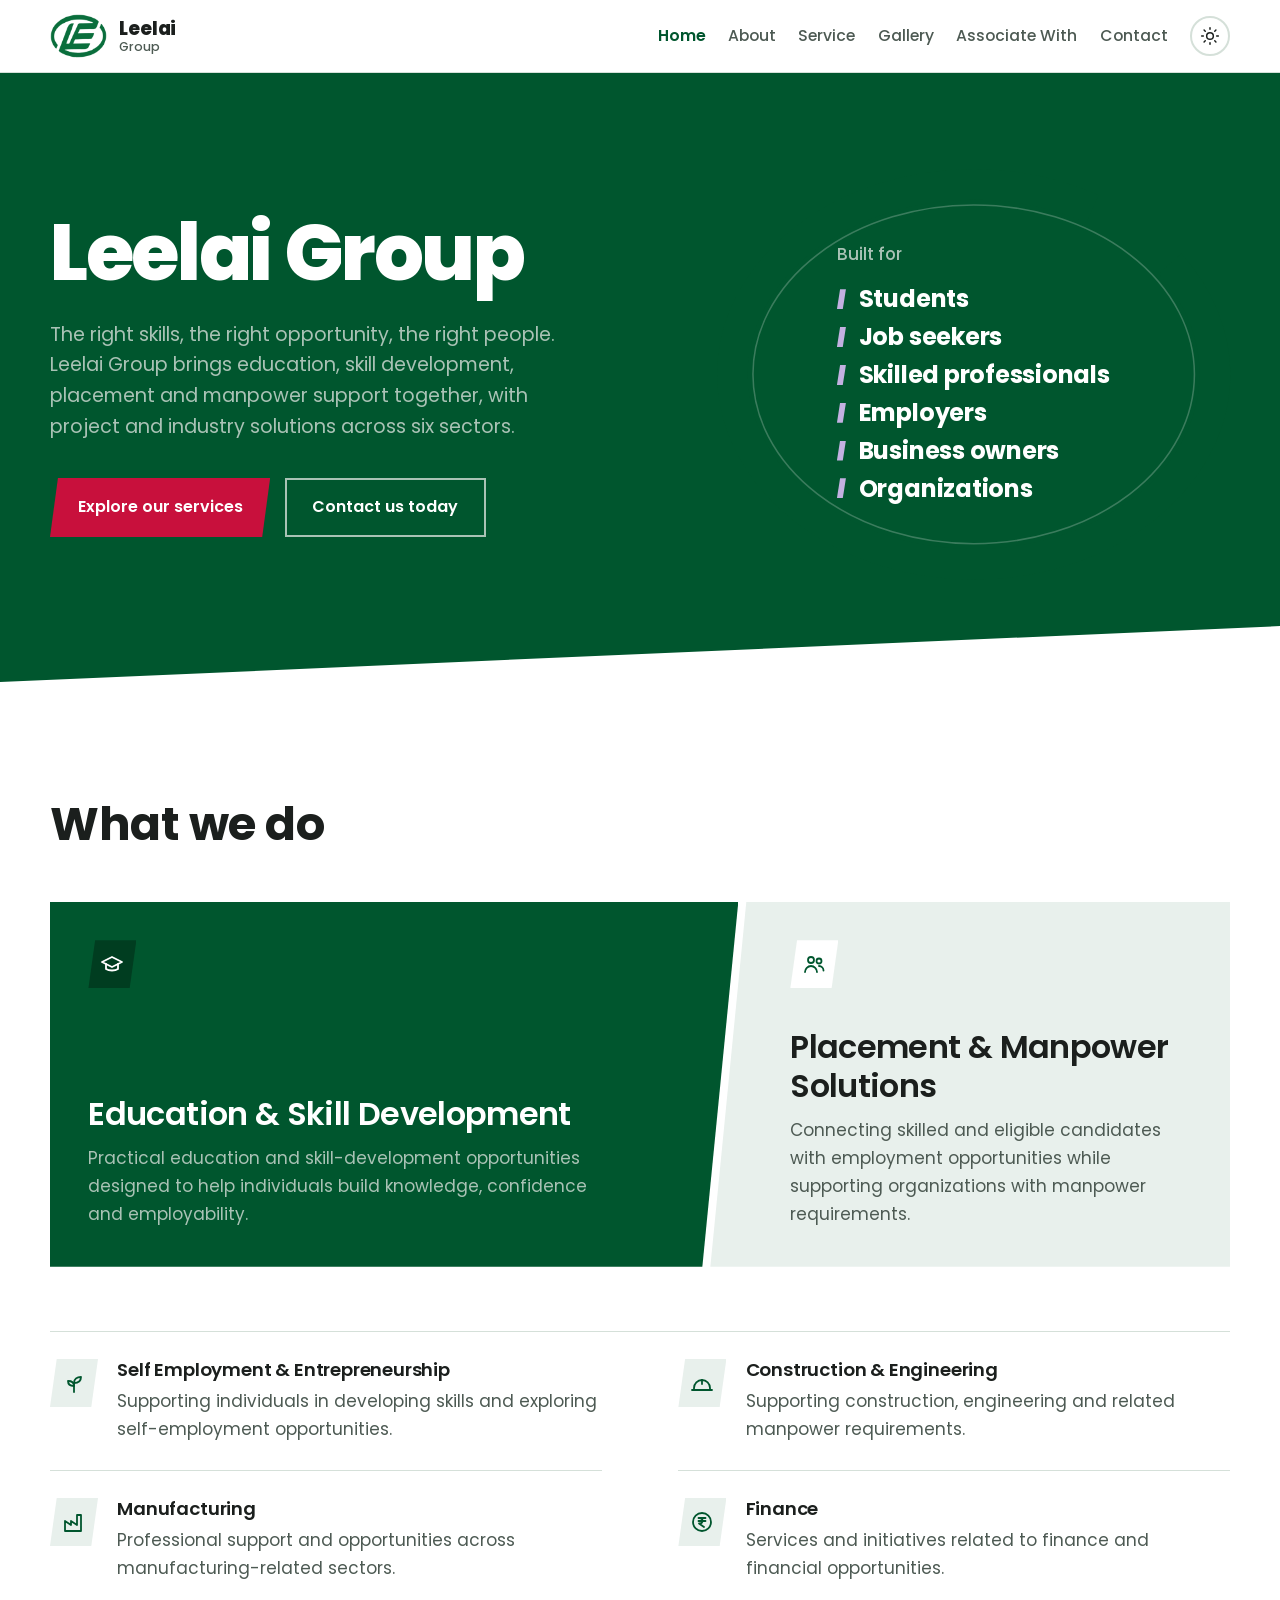
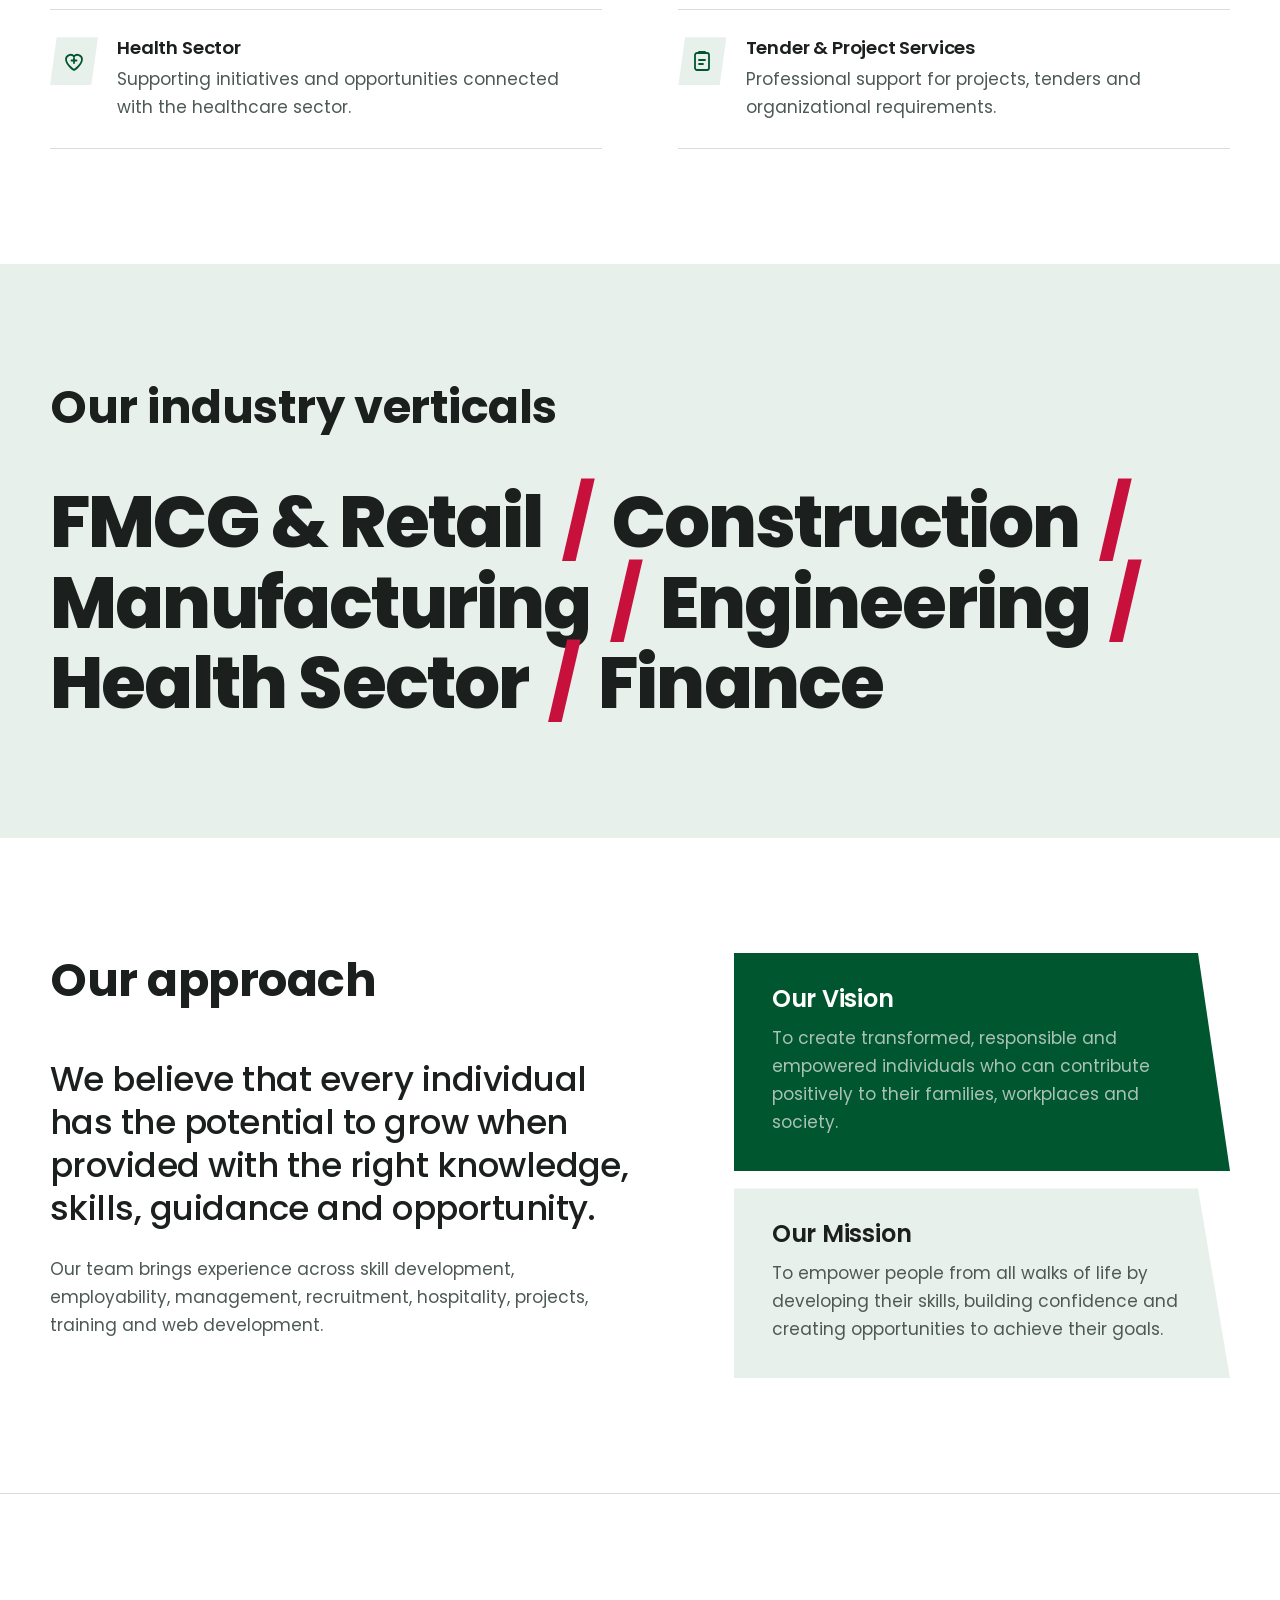
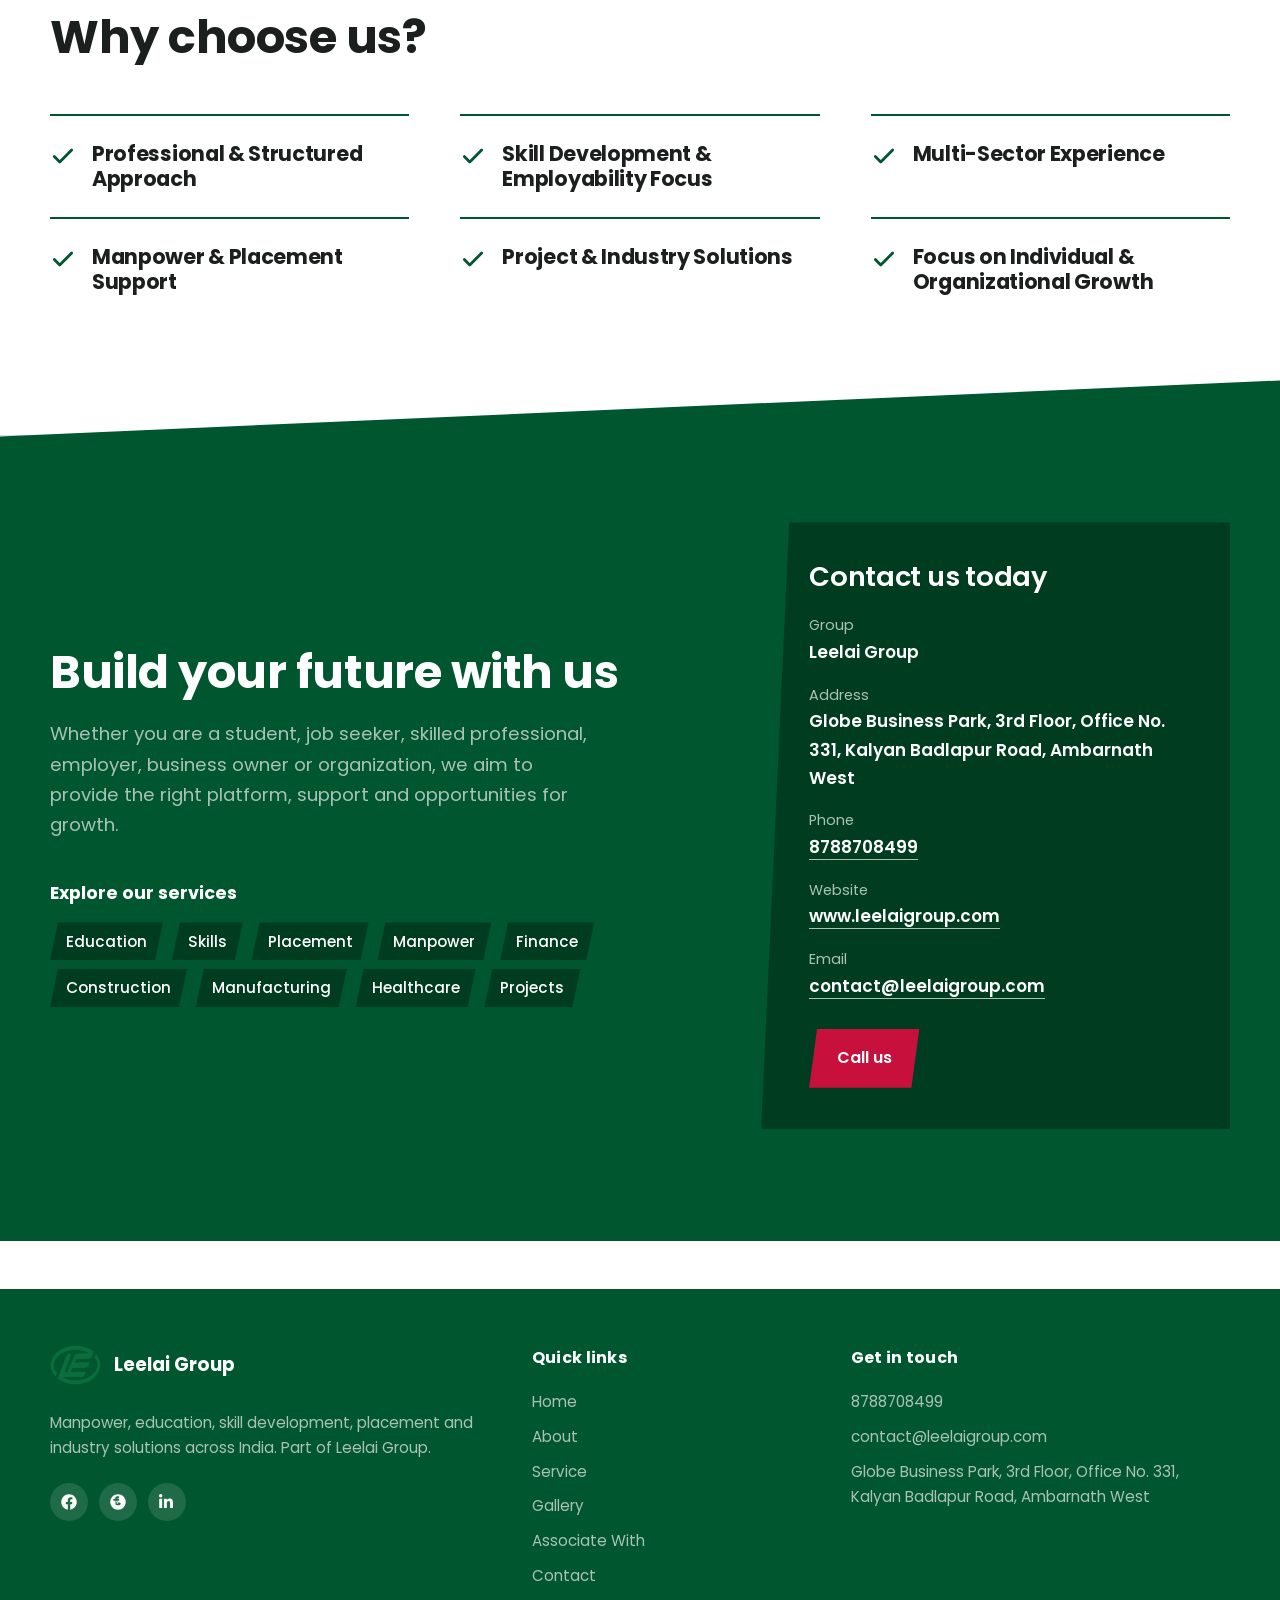
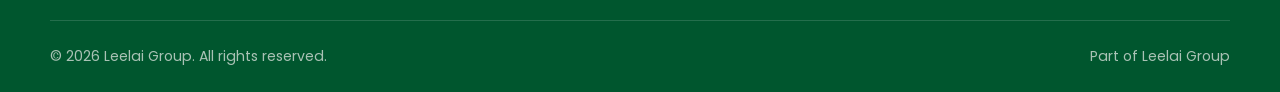
==== commit dcf18eda: "Apply brochure palette and Poppins font, add dark mode toggle, full footer, fix gallery and reveal v" ====
--- a/index.html
+++ b/index.html
@@ -3,59 +3,114 @@
 <head>
 <meta charset="utf-8">
 <meta name="viewport" content="width=device-width, initial-scale=1">
-<title>Leelai Group | Leelai Group</title>
-<meta name="description" content="Education, skill development, placement, manpower, construction, manufacturing, finance, health sector and project services from Leelai Group, part of Leelai Group.">
+<title>Leelai Group | Manpower, Education &amp; Placement Solutions</title>
+<meta name="description" content="Leelai Group provides education, skill development, placement, manpower, construction, manufacturing, finance, health sector and project services across India. Part of Leelai Group.">
+<meta name="keywords" content="Leelai Group, manpower services, placement, recruitment, skill development, education, construction, finance, healthcare, training, Vidyai Group">
+<meta name="robots" content="index, follow">
+<meta name="author" content="Leelai Group">
+<meta name="theme-color" content="#00562E">
+<link rel="canonical" href="https://leelaigroup.com/">
+<!-- Open Graph -->
+<meta property="og:type" content="website">
+<meta property="og:site_name" content="Leelai Group">
+<meta property="og:title" content="Leelai Group | Manpower, Education &amp; Placement Solutions">
+<meta property="og:description" content="Education, skill development, placement, manpower, construction, manufacturing, finance, health and project services from Leelai Group.">
+<meta property="og:url" content="https://leelaigroup.com/">
+<meta property="og:image" content="https://leelaigroup.com/assets/images/logo-transparent.png">
+<meta property="og:locale" content="en_US">
+<!-- Twitter -->
+<meta name="twitter:card" content="summary_large_image">
+<meta name="twitter:title" content="Leelai Group | Manpower, Education &amp; Placement Solutions">
+<meta name="twitter:description" content="Education, skill development, placement, manpower and industry solutions from Leelai Group.">
+<meta name="twitter:image" content="https://leelaigroup.com/assets/images/logo-transparent.png">
+<!-- Organization Schema -->
+<script type="application/ld+json">
+{
+  "@context": "https://schema.org",
+  "@type": "Organization",
+  "name": "Leelai Group",
+  "url": "https://leelaigroup.com/",
+  "logo": "https://leelaigroup.com/assets/images/logo-transparent.png",
+  "sameAs": [],
+  "contactPoint": {
+    "@type": "ContactPoint",
+    "telephone": "+918788708499",
+    "contactType": "customer service",
+    "areaServed": "IN",
+    "availableLanguage": "English"
+  },
+  "address": {
+    "@type": "PostalAddress",
+    "streetAddress": "Globe Business Park, 3rd Floor, Office No. 331, Kalyan Badlapur Road",
+    "addressLocality": "Ambarnath West",
+    "addressCountry": "IN"
+  }
+}
+</script>
 <link rel="preconnect" href="https://fonts.googleapis.com">
 <link rel="preconnect" href="https://fonts.gstatic.com" crossorigin>
-<link href="https://fonts.googleapis.com/css2?family=Bricolage+Grotesque:opsz,wght@12..96,500;12..96,700;12..96,800&family=Instrument+Sans:wght@400;500;600&display=swap" rel="stylesheet">
+<link href="https://fonts.googleapis.com/css2?family=Poppins:wght@400;500;600;700;800&display=swap" rel="stylesheet">
+<script>
+(function(){try{var t=localStorage.getItem("theme");if(t){document.documentElement.setAttribute("data-theme",t);}}catch(e){}document.documentElement.classList.add("js");})();
+</script>
 <style>
 :root{
-  --bg:#F4F7F2;
+  --bg:#FFFFFF;
   --surface:#FFFFFF;
-  --tint:#E2EFE6;
-  --ink:#10201A;
-  --muted:#46564D;
-  --line:#CFDAD2;
-  --brand:#0A6E3C;
-  --band:#0A6E3C;
-  --band-2:#0B5A36;
-  --on-band:#F1F6F2;
-  --on-band-muted:#B9CEC1;
-  --ring:#16884F;
-  --amber:#E0A526;
-  --amber-ink:#10201A;
+  --tint:#E8F0EC;
+  --ink:#1B1F1D;
+  --muted:#4D5A53;
+  --line:#D5E0D9;
+  --brand:#00562E;
+  --band:#00562E;
+  --band-2:#003D20;
+  --on-band:#FFFFFF;
+  --on-band-muted:#A9C2B5;
+  --ring:#00562E;
+  --amber:#C8103C;
+  --amber-ink:#FFFFFF;
+  --violet:#46287F;
+  --lilac:#C3B1E1;
   --show-color:block;
   --show-white:none;
-  --display:"Bricolage Grotesque","Arial Narrow",Arial,sans-serif;
-  --text:"Instrument Sans","Segoe UI",Arial,sans-serif;
+  --display:"Poppins",system-ui,-apple-system,"Segoe UI",Arial,sans-serif;
+  --text:"Poppins",system-ui,-apple-system,"Segoe UI",Arial,sans-serif;
 }
 @media (prefers-color-scheme: dark){
   :root:not([data-theme="light"]){
-    --bg:#0B1510;
-    --surface:#112019;
-    --tint:#14281E;
-    --ink:#E8F0EA;
-    --muted:#A5B7AC;
-    --line:#25382D;
-    --brand:#45C382;
-    --band:#06301F;
-    --band-2:#0A4A2C;
-    --ring:#1B9B5B;
+    --bg:#08130E;
+    --surface:#0E2118;
+    --tint:#132A1E;
+    --ink:#E9F2EC;
+    --muted:#A9C2B5;
+    --line:#21402F;
+    --brand:#5CC492;
+    --band:#003D20;
+    --band-2:#012A16;
+    --ring:#3FBF8A;
+    --amber:#FF5478;
+    --amber-ink:#FFFFFF;
+    --violet:#B9A6E8;
+    --lilac:#C3B1E1;
     --show-color:none;
     --show-white:block;
   }
 }
 :root[data-theme="dark"]{
-  --bg:#0B1510;
-  --surface:#112019;
-  --tint:#14281E;
-  --ink:#E8F0EA;
-  --muted:#A5B7AC;
-  --line:#25382D;
-  --brand:#45C382;
-  --band:#06301F;
-  --band-2:#0A4A2C;
-  --ring:#1B9B5B;
+  --bg:#08130E;
+  --surface:#0E2118;
+  --tint:#132A1E;
+  --ink:#E9F2EC;
+  --muted:#A9C2B5;
+  --line:#21402F;
+  --brand:#5CC492;
+  --band:#003D20;
+  --band-2:#012A16;
+  --ring:#3FBF8A;
+  --amber:#FF5478;
+  --amber-ink:#FFFFFF;
+  --violet:#B9A6E8;
+  --lilac:#C3B1E1;
   --show-color:none;
   --show-white:block;
 }
@@ -72,15 +127,15 @@
 .wrap{width:min(1180px,100% - 2.5rem);margin-inline:auto}
 .section{padding:clamp(4rem,9vw,7.5rem) 0;scroll-margin-top:72px}
 
-.h1,.h2,.h3{font-family:var(--display);letter-spacing:-0.02em;color:inherit}
-.h1{font-size:clamp(2.6rem,6vw,4.9rem);line-height:1.02;font-weight:800}
-.h2{font-size:clamp(2rem,4.2vw,3.3rem);line-height:1.05;font-weight:800;margin-bottom:clamp(2rem,4vw,3.25rem)}
-.h3{font-size:1.25rem;line-height:1.2;font-weight:700;letter-spacing:-0.01em}
+.h1,.h2,.h3{font-family:var(--display);letter-spacing:-0.01em;color:inherit}
+.h1{font-size:clamp(2.4rem,6.2vw,4.9rem);line-height:1.05;font-weight:800;letter-spacing:-0.03em}
+.h2{font-size:clamp(1.9rem,4vw,2.9rem);line-height:1.15;font-weight:700;margin-bottom:clamp(2rem,4vw,3.25rem)}
+.h3{font-size:1.15rem;line-height:1.2;font-weight:600;letter-spacing:-0.01em}
 
 /* Buttons */
 .btn{display:inline-block;font-family:var(--text);font-weight:600;font-size:1rem;text-decoration:none;padding:.9rem 1.6rem;border:2px solid transparent;clip-path:polygon(8px 0,100% 0,calc(100% - 8px) 100%,0 100%);transition:background-color .18s,color .18s}
 .btn-amber{background:var(--amber);color:var(--amber-ink)}
-.btn-amber:hover{background:#F0B93C}
+.btn-amber:hover{background:#A50D31}
 .btn-line{background:transparent;color:var(--on-band);border-color:var(--on-band-muted);clip-path:none}
 .btn-line:hover{background:rgba(255,255,255,.1)}
 
@@ -100,6 +155,17 @@
 .nav-links .btn{color:var(--on-band);background:var(--band);padding:.6rem 1.2rem;font-size:.95rem}
 .nav-links .btn:hover{background:var(--band-2);color:var(--on-band)}
 .menu-btn{display:none;background:none;border:2px solid var(--line);color:var(--ink);font:inherit;font-weight:600;padding:.45rem .9rem;cursor:pointer}
+.nav-right{display:flex;align-items:center;gap:1.4rem}
+.theme-toggle{display:grid;place-items:center;width:40px;height:40px;flex:none;border:2px solid var(--line);border-radius:50%;background:var(--surface);color:var(--ink);cursor:pointer;transition:border-color .2s,color .2s,background .2s}
+.theme-toggle:hover{border-color:var(--brand);color:var(--brand)}
+.theme-toggle svg{width:20px;height:20px;fill:none;stroke:currentColor;stroke-width:1.8;stroke-linecap:round;stroke-linejoin:round}
+.theme-toggle .t-moon{display:none}
+:root[data-theme="dark"] .theme-toggle .t-sun{display:none}
+:root[data-theme="dark"] .theme-toggle .t-moon{display:block}
+@media (prefers-color-scheme: dark){
+  :root:not([data-theme="light"]) .theme-toggle .t-sun{display:none}
+  :root:not([data-theme="light"]) .theme-toggle .t-moon{display:block}
+}
 
 /* Hero */
 .hero{background:var(--band);color:var(--on-band);padding:clamp(3.5rem,8vw,6rem) 0 clamp(5rem,8vw,7rem);clip-path:polygon(0 0,100% 0,100% calc(100% - 56px),0 100%)}
@@ -115,7 +181,7 @@
 .ring-body{position:absolute;inset:0;display:grid;place-content:center;padding:0 16%}
 .ring-title{font-family:var(--display);font-weight:500;font-size:1.05rem;color:var(--on-band-muted);margin-bottom:.7rem}
 .ring-list li{display:flex;align-items:center;gap:.8rem;font-family:var(--display);font-weight:700;font-size:clamp(1.05rem,2.3vw,1.5rem);line-height:1.15;padding:.32rem 0;letter-spacing:-0.01em}
-.ring-list li::before{content:"";width:9px;height:20px;background:var(--amber);clip-path:polygon(35% 0,100% 0,65% 100%,0 100%);flex:none}
+.ring-list li::before{content:"";width:9px;height:20px;background:var(--lilac);clip-path:polygon(35% 0,100% 0,65% 100%,0 100%);flex:none}
 @keyframes sweep{from{clip-path:inset(0 100% 0 0)}to{clip-path:inset(-10% -10% -10% -10%)}}
 
 /* Services */
@@ -129,7 +195,7 @@
 .feature-b p{color:var(--muted)}
 .icon{width:48px;height:48px;display:grid;place-items:center;clip-path:polygon(14% 0,100% 0,86% 100%,0 100%);background:var(--tint);color:var(--brand);flex:none}
 .icon svg{width:24px;height:24px;fill:none;stroke:currentColor;stroke-width:1.8;stroke-linecap:round;stroke-linejoin:round}
-.feature-a .icon{background:var(--band-2);color:var(--amber)}
+.feature-a .icon{background:var(--band-2);color:var(--on-band)}
 .feature-b .icon{background:var(--surface)}
 
 .svc-list{display:grid;grid-template-columns:1fr 1fr;column-gap:clamp(2rem,6vw,5rem);margin-top:clamp(2.5rem,5vw,4rem);border-top:1px solid var(--line)}
@@ -141,7 +207,7 @@
 .verts{display:flex;flex-wrap:wrap;align-items:baseline;row-gap:.2rem;font-family:var(--display);font-weight:800;font-size:clamp(2rem,5.6vw,4.7rem);line-height:1.08;letter-spacing:-0.025em}
 .verts li{cursor:default;transition:color .18s}
 .verts li:hover{color:var(--brand)}
-.verts li:not(:last-child)::after{content:"/";color:var(--amber);font-weight:500;margin:0 .28em}
+.verts li:not(:last-child)::after{content:"/";color:var(--amber);font:inherit;line-height:1;margin:0 .28em}
 
 /* Approach */
 .approach-grid{display:grid;grid-template-columns:1.1fr .9fr;gap:clamp(2.5rem,6vw,5.5rem);align-items:start}
@@ -177,14 +243,25 @@
 .contact-panel dt{font-size:.9rem;color:var(--on-band-muted)}
 .contact-panel dd{margin:0;font-weight:600;word-break:break-word}
 .contact-panel dd a{text-decoration:none;border-bottom:1px solid var(--on-band-muted)}
-.contact-panel dd a:hover{border-color:var(--amber);color:var(--amber)}
+.contact-panel dd a:hover{border-color:var(--lilac);color:var(--lilac)}
 .contact-panel .btn{margin-top:1.8rem}
 
 /* Footer */
-.footer{background:var(--band);color:var(--on-band-muted);padding:0 0 2.2rem;font-size:.95rem}
-.footer .wrap{display:flex;flex-wrap:wrap;align-items:center;justify-content:space-between;gap:1rem;border-top:1px solid rgba(255,255,255,.14);padding-top:1.8rem}
-.footer .foot-brand{display:flex;align-items:center;gap:.8rem;color:var(--on-band);font-family:var(--display);font-weight:700}
-.footer .foot-brand img{height:36px;width:auto;display:block}
+.footer{background:var(--band);color:var(--on-band-muted);padding:clamp(2.5rem,5vw,3.5rem) 0 1.5rem;font-size:.95rem;margin-top:3rem}
+.footer-grid{display:grid;grid-template-columns:1.6fr 1fr 1.4fr;gap:2.5rem 3rem;padding-bottom:2rem}
+.foot-brand{display:inline-flex;align-items:center;gap:.8rem;color:var(--on-band);font-family:var(--display);font-weight:700;font-size:1.15rem;text-decoration:none}
+.foot-brand img{height:40px;width:auto;display:block}
+.footer-about p{margin-top:1.1rem;max-width:34rem;color:var(--on-band-muted)}
+.footer-title{font-family:var(--display);font-weight:700;font-size:1rem;color:var(--on-band);margin:0 0 1.1rem;letter-spacing:.02em}
+.footer-links,.footer-contact{display:grid;gap:.6rem}
+.footer-links a,.footer-contact a{color:var(--on-band-muted);text-decoration:none;transition:color .2s}
+.footer-links a:hover,.footer-contact a:hover{color:var(--lilac)}
+.footer-contact li{color:var(--on-band-muted);max-width:32rem}
+.footer-social{display:flex;gap:.7rem;margin-top:1.4rem}
+.footer-social a{width:38px;height:38px;display:grid;place-items:center;border-radius:50%;background:rgba(255,255,255,.12);color:var(--on-band);transition:background .25s,color .25s,transform .25s}
+.footer-social a:hover{background:var(--amber);color:var(--amber-ink);transform:translateY(-3px)}
+.footer-social svg{width:16px;height:16px;fill:currentColor}
+.footer-bottom{display:flex;flex-wrap:wrap;align-items:center;justify-content:space-between;gap:.8rem;border-top:1px solid rgba(255,255,255,.14);padding-top:1.5rem;color:var(--on-band-muted);font-size:.88rem}
 
 @media (max-width:980px){
   .hero-grid,.approach-grid,.cta-grid{grid-template-columns:1fr}
@@ -224,8 +301,8 @@
       <img class="logo-color" src="assets/images/logo-transparent.png" alt="Leelai logo">
       <span class="brand-name">Leelai<small>Group</small></span>
     </a>
-    <button class="menu-btn" id="menuBtn" aria-expanded="false" aria-controls="navLinks">Menu</button>
-    <nav class="nav-links" id="navLinks" aria-label="Main">
+    <div class="nav-right">
+      <nav class="nav-links" id="navLinks" aria-label="Main">
       <a href="index.html" class="active">Home</a>
       <a href="about.html">About</a>
       <a href="service.html">Service</a>
@@ -233,6 +310,12 @@
       <a href="associate.html">Associate With</a>
       <a href="contact.html">Contact</a>
     </nav>
+      <button class="theme-toggle" id="themeToggle" type="button" aria-label="Toggle dark mode" aria-pressed="false">
+        <svg class="t-sun" viewBox="0 0 24 24" aria-hidden="true"><circle cx="12" cy="12" r="4"/><path d="M12 2v2M12 20v2M2 12h2M20 12h2M4.9 4.9l1.4 1.4M17.7 17.7l1.4 1.4M19.1 4.9l-1.4 1.4M6.3 17.7l-1.4 1.4"/></svg>
+        <svg class="t-moon" viewBox="0 0 24 24" aria-hidden="true"><path d="M21 12.8A9 9 0 1 1 11.2 3a7 7 0 0 0 9.8 9.8z"/></svg>
+      </button>
+      <button class="menu-btn" id="menuBtn" aria-expanded="false" aria-controls="navLinks">Menu</button>
+    </div>
   </div>
 </header>
 
@@ -274,14 +357,14 @@
       <h2 class="h2" id="services-title">What we do</h2>
 
       <div class="feature-row">
-        <article class="feature feature-a">
+        <article class="feature feature-a reveal">
           <span class="icon"><svg viewBox="0 0 24 24" aria-hidden="true"><path d="M22 10 12 5 2 10l10 5 10-5z"/><path d="M6 12v5c3 2 9 2 12 0v-5"/></svg></span>
           <div>
             <h3 class="h3">Education &amp; Skill Development</h3>
             <p>Practical education and skill-development opportunities designed to help individuals build knowledge, confidence and employability.</p>
           </div>
         </article>
-        <article class="feature feature-b">
+        <article class="feature feature-b reveal">
           <span class="icon"><svg viewBox="0 0 24 24" aria-hidden="true"><circle cx="9" cy="8" r="3"/><path d="M3 20c0-3.3 2.7-6 6-6s6 2.7 6 6"/><circle cx="17" cy="9" r="2.5"/><path d="M17 14c2.5 0 4.5 2 4.5 4.5"/></svg></span>
           <div>
             <h3 class="h3">Placement &amp; Manpower Solutions</h3>
@@ -341,11 +424,11 @@
         <p>Our team brings experience across skill development, employability, management, recruitment, hospitality, projects, training and web development.</p>
       </div>
       <div class="vm">
-        <div class="vm-item vm-vision">
+        <div class="vm-item vm-vision reveal">
           <h3 class="h3">Our Vision</h3>
           <p>To create transformed, responsible and empowered individuals who can contribute positively to their families, workplaces and society.</p>
         </div>
-        <div class="vm-item vm-mission">
+        <div class="vm-item vm-mission reveal">
           <h3 class="h3">Our Mission</h3>
           <p>To empower people from all walks of life by developing their skills, building confidence and creating opportunities to achieve their goals.</p>
         </div>
@@ -395,7 +478,7 @@
           <div><dt>Address</dt><dd>Globe Business Park, 3rd Floor, Office No. 331, Kalyan Badlapur Road, Ambarnath West</dd></div>
           <div><dt>Phone</dt><dd><a href="tel:8788708499">8788708499</a></dd></div>
           <div><dt>Website</dt><dd><a href="https://www.leelaigroup.com" target="_blank" rel="noopener">www.leelaigroup.com</a></dd></div>
-          <div><dt>Email</dt><dd><a href="mailto:contact@leelaigroup.com">contact@leelaigroup.com</a><br><a href="mailto:info@leelaigroup.com">info@leelaigroup.com</a></dd></div>
+          <div><dt>Email</dt><dd><a href="mailto:contact@leelaigroup.com">contact@leelaigroup.com</a></dd></div>
         </dl>
         <a class="btn btn-amber" href="tel:8788708499">Call us</a>
       </div>
@@ -405,14 +488,61 @@
 </main>
 
 <footer class="footer">
-  <div class="wrap">
-    <span class="foot-brand"><img src="assets/images/logo-transparent.png" alt="">Leelai Group</span>
-    <span>&copy; 2026 Part of Leelai Group</span>
+  <div class="wrap footer-grid">
+    <div class="footer-about">
+      <a class="foot-brand" href="index.html"><img src="assets/images/logo-transparent.png" alt="Leelai Group">Leelai Group</a>
+      <p>Manpower, education, skill development, placement and industry solutions across India. Part of Leelai Group.</p>
+      <div class="footer-social">
+        <a href="#" aria-label="Facebook"><svg viewBox="0 0 512 512"><path d="M504 256C504 119 393 8 256 8S8 119 8 256c0 123.78 90.69 226.38 209.25 245V327.69h-63V256h63v-54.64c0-62.15 37-96.48 93.67-96.48 27.14 0 55.52 4.84 55.52 4.84v61h-31.28c-30.8 0-40.41 19.12-40.41 38.73V256h68.78l-11 71.69h-57.78V501C413.31 482.38 504 379.78 504 256z"/></svg></a>
+        <a href="#" aria-label="Instagram"><svg viewBox="0 0 512 512"><path d="M256 8C119 8 8 119 8 256s111 248 248 248 248-111 248-248S393 8 256 8zm88 288c0 35.3-28.7 64-64 64h-48c-35.3 0-64-28.7-64-64v-80h-32c-17.7 0-32-14.3-32-32s14.3-32 32-32h32v-16c0-35.3 28.7-64 64-64h32c17.7 0 32 14.3 32 32s-14.3 32-32 32h-32v16h32c17.7 0 32 14.3 32 32s-14.3 32-32 32h-32v80c0 8.8-7.2 16-16 16h-16v-64h16v-32h-32v96h48c17.7 0 32-14.3 32-32v-16h16z"/></svg></a>
+        <a href="#" aria-label="LinkedIn"><svg viewBox="0 0 512 512"><path d="M100.28 448H7.4V148.9h92.88zM53.79 108.1C24.09 108.1 0 83.5 0 53.8a53.79 53.79 0 0 1 107.58 0c0 29.7-24.1 54.3-53.79 54.3zM447.9 448h-92.68V302.4c0-34.7-.7-79.2-48.29-79.2-48.29 0-55.69 37.7-55.69 76.7V448h-92.78V148.9h89.08v40.8h1.3c12.4-23.5 42.69-48.3 87.88-48.3 94 0 111.28 61.9 111.28 142.3V448z"/></svg></a>
+      </div>
+    </div>
+    <div class="footer-col">
+      <h2 class="footer-title">Quick links</h2>
+      <ul class="footer-links">
+        <li><a href="index.html">Home</a></li>
+        <li><a href="about.html">About</a></li>
+        <li><a href="service.html">Service</a></li>
+        <li><a href="gallery.html">Gallery</a></li>
+        <li><a href="associate.html">Associate With</a></li>
+        <li><a href="contact.html">Contact</a></li>
+      </ul>
+    </div>
+    <div class="footer-col">
+      <h2 class="footer-title">Get in touch</h2>
+      <ul class="footer-contact">
+        <li><a href="tel:8788708499">8788708499</a></li>
+        <li><a href="mailto:contact@leelaigroup.com">contact@leelaigroup.com</a></li>
+        <li>Globe Business Park, 3rd Floor, Office No. 331, Kalyan Badlapur Road, Ambarnath West</li>
+      </ul>
+    </div>
+  </div>
+  <div class="wrap footer-bottom">
+    <span>&copy; <span id="year">2026</span> Leelai Group. All rights reserved.</span>
+    <span>Part of Leelai Group</span>
   </div>
 </footer>
 
 <script>
 (function(){
+  var year=document.getElementById('year');
+  if(year) year.textContent=new Date().getFullYear();
+  var themeBtn=document.getElementById('themeToggle');
+  if(themeBtn){
+    var root=document.documentElement;
+    var mq=window.matchMedia?window.matchMedia('(prefers-color-scheme: dark)'):null;
+    var isDark=function(){var a=root.getAttribute('data-theme');return a?a==='dark':!!(mq&&mq.matches);};
+    var sync=function(){themeBtn.setAttribute('aria-pressed',isDark()?'true':'false');};
+    sync();
+    themeBtn.addEventListener('click',function(){
+      var next=isDark()?'light':'dark';
+      root.setAttribute('data-theme',next);
+      try{localStorage.setItem('theme',next);}catch(e){}
+      sync();
+    });
+    if(mq&&mq.addEventListener){mq.addEventListener('change',function(){if(!root.getAttribute('data-theme'))sync();});}
+  }
   var btn=document.getElementById('menuBtn'), nav=document.getElementById('navLinks');
   if(!btn||!nav) return;
   btn.addEventListener('click',function(){
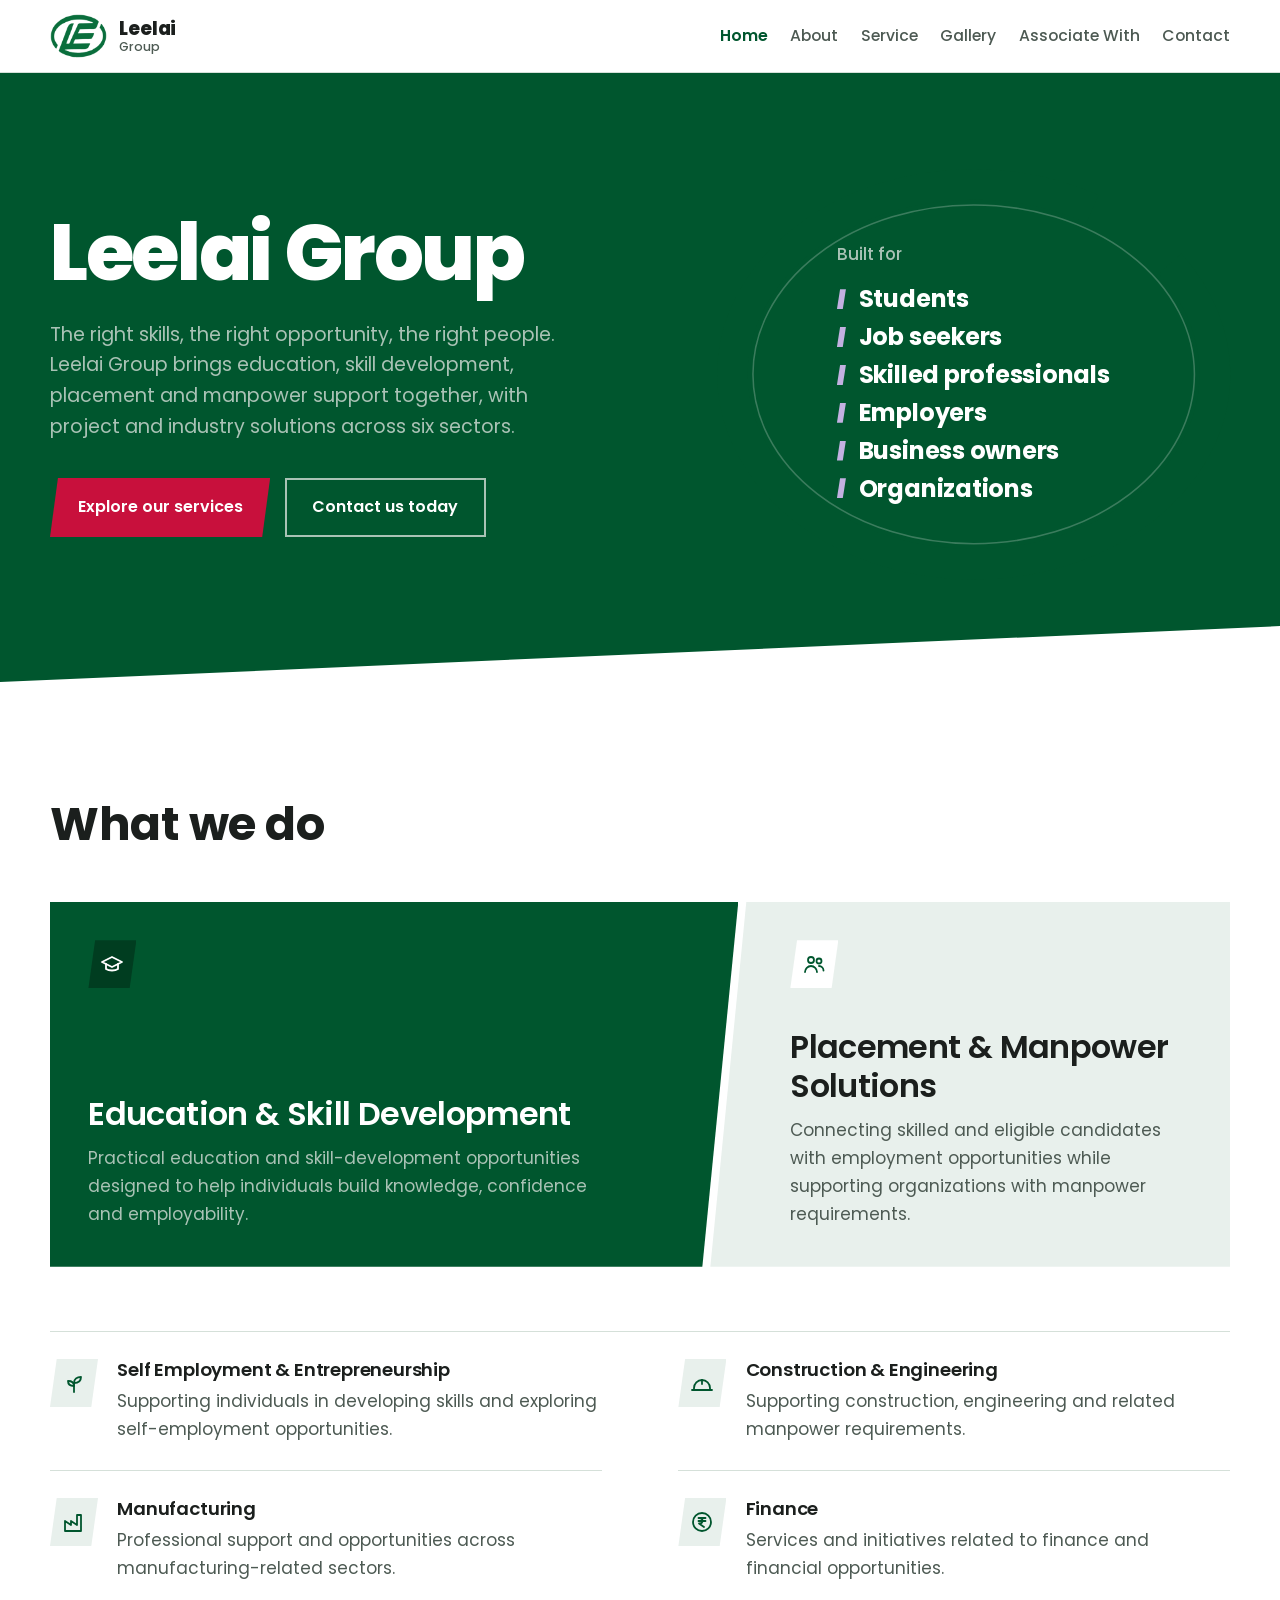
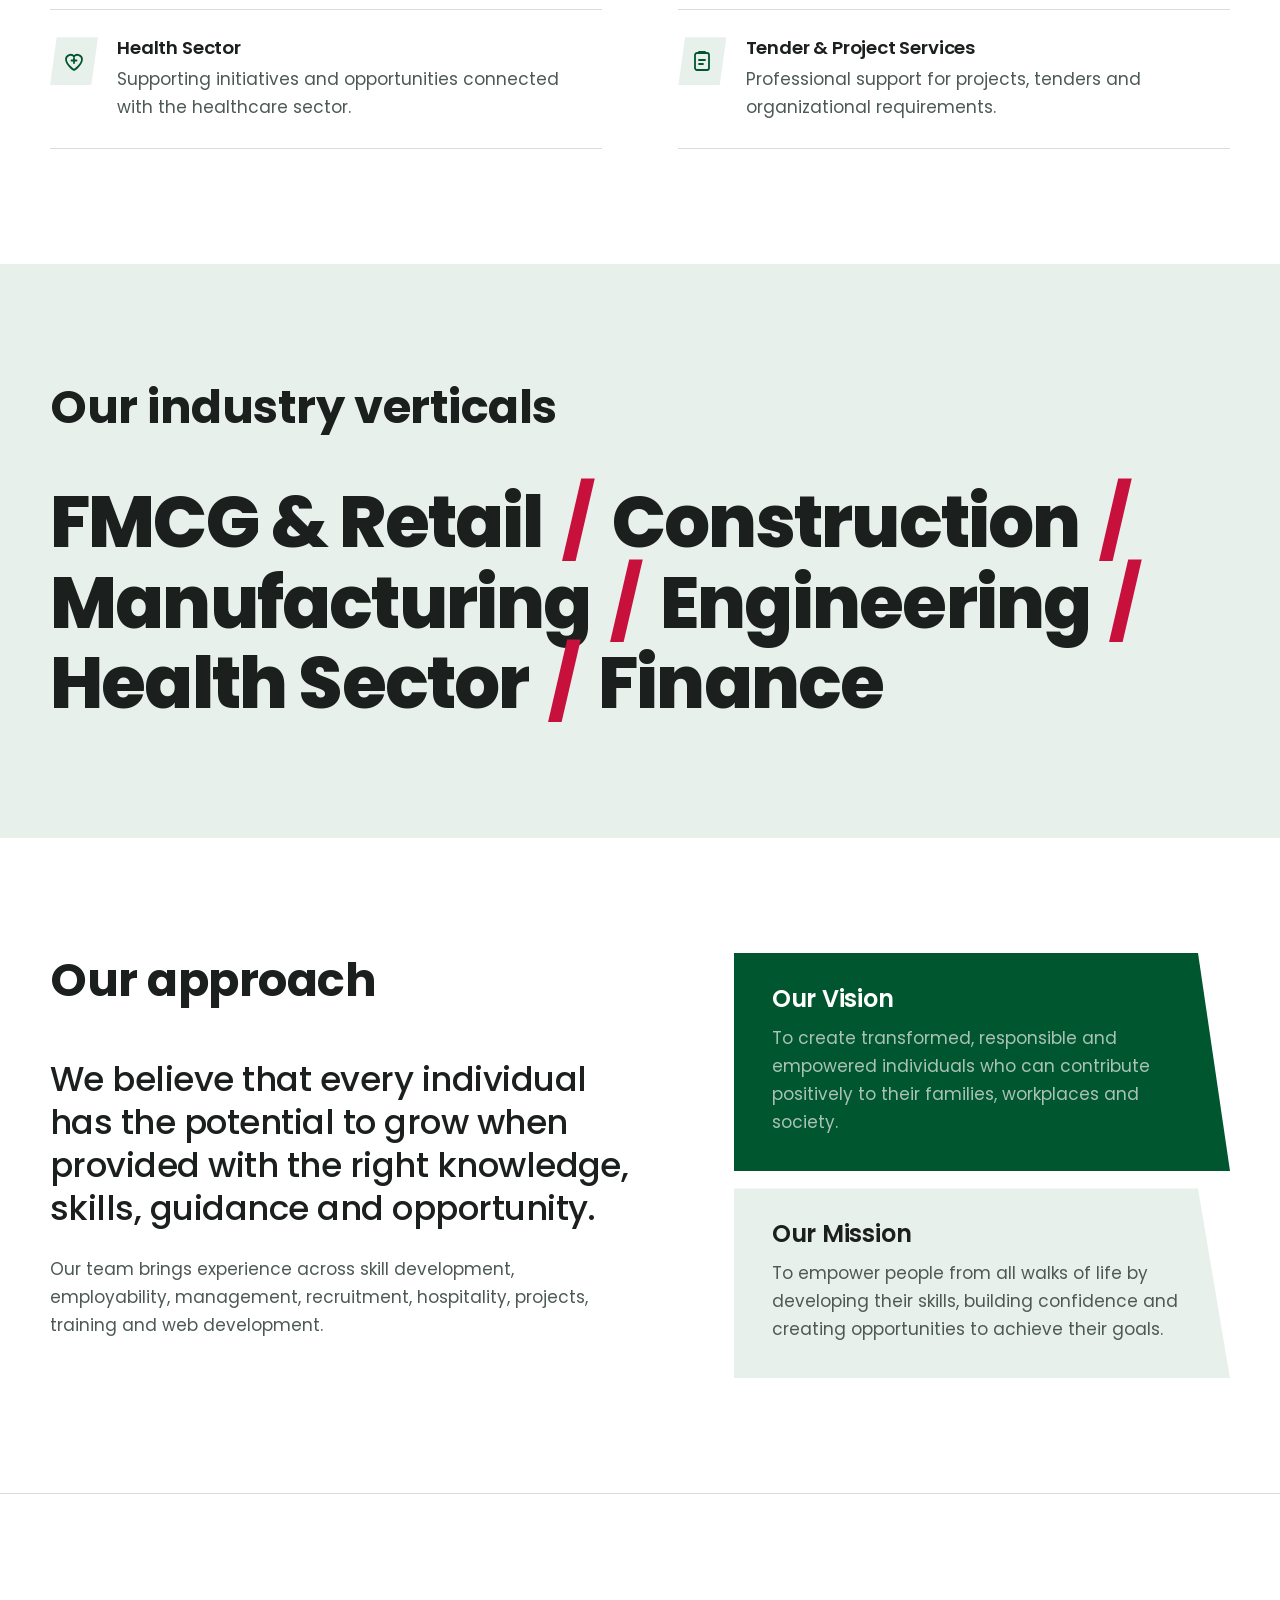
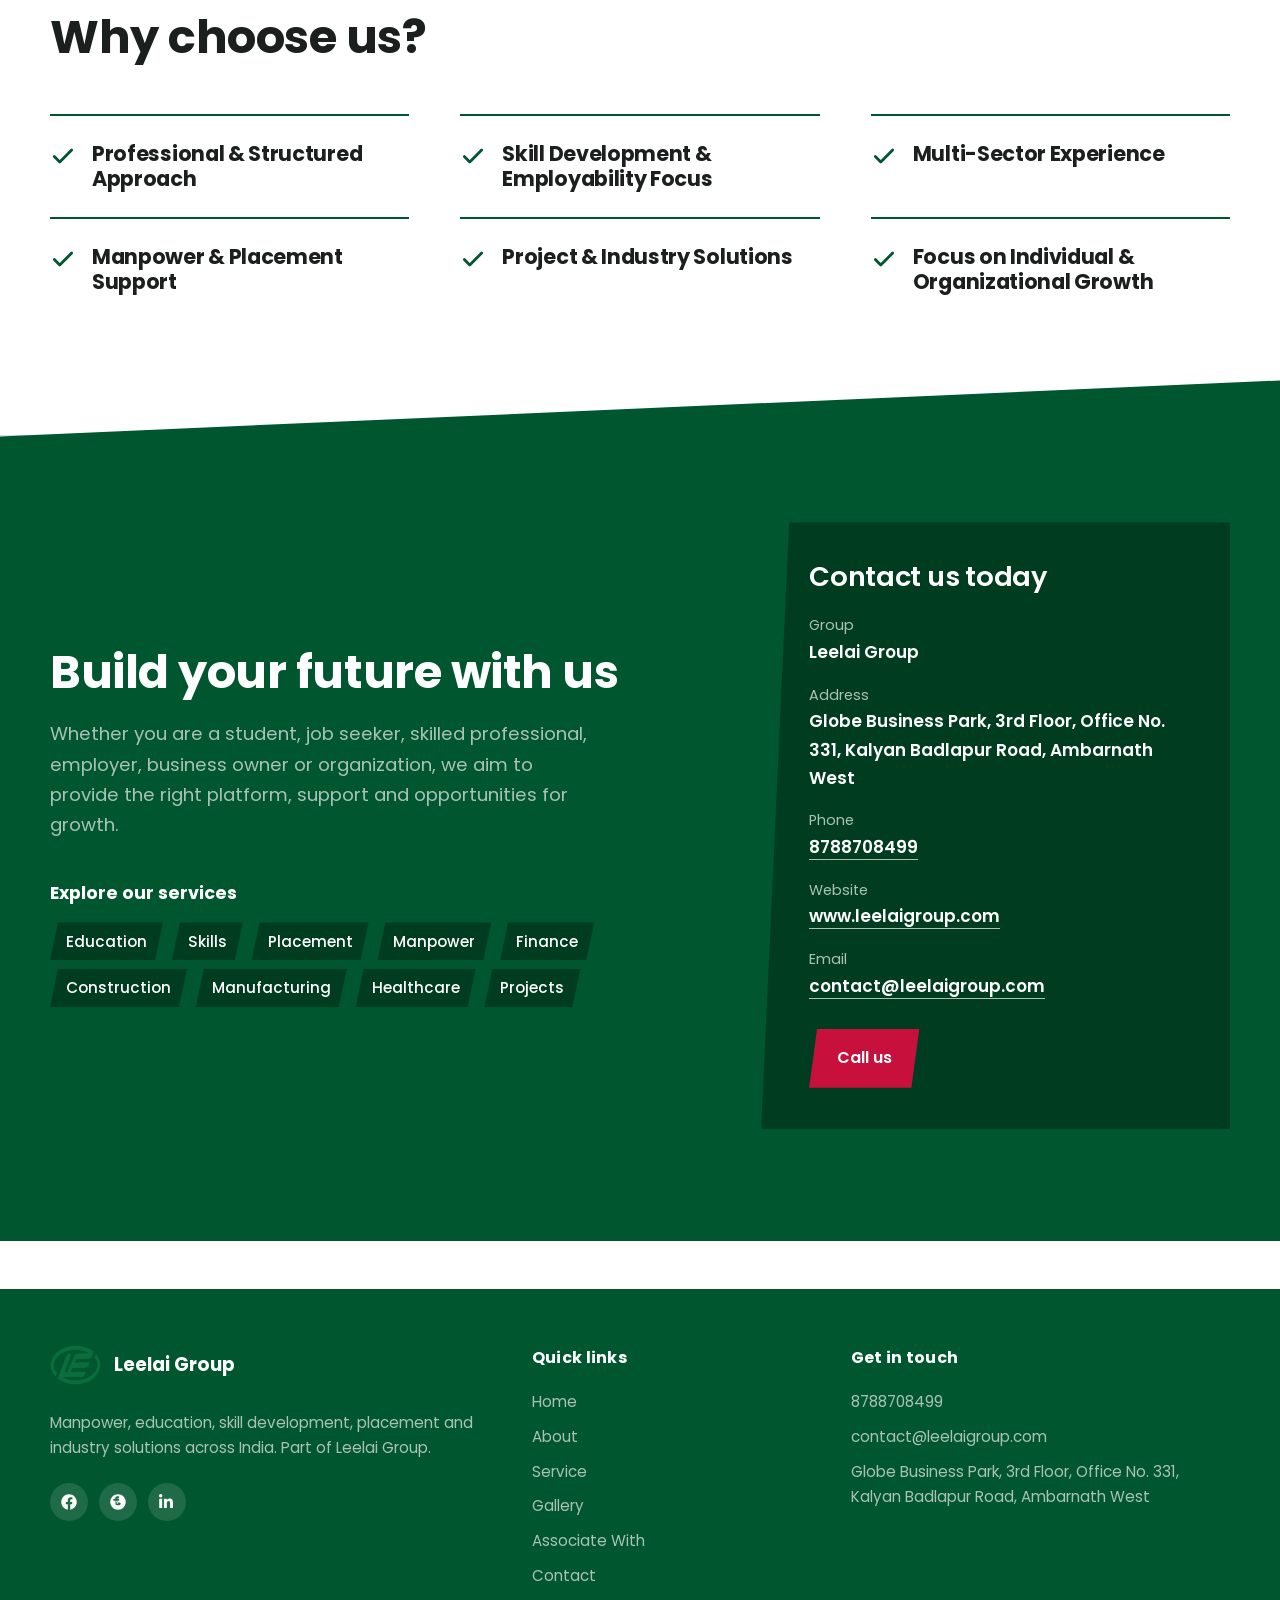
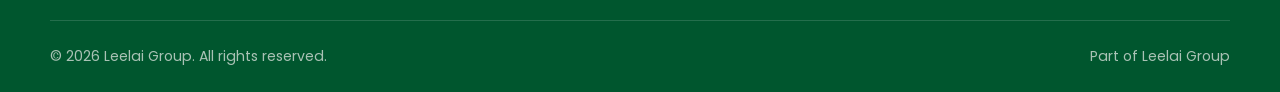
==== commit 5c6011a4: "Remove dark/light theme toggle and dark mode styles" ====
--- a/index.html
+++ b/index.html
@@ -50,9 +50,6 @@
 <link rel="preconnect" href="https://fonts.googleapis.com">
 <link rel="preconnect" href="https://fonts.gstatic.com" crossorigin>
 <link href="https://fonts.googleapis.com/css2?family=Poppins:wght@400;500;600;700;800&display=swap" rel="stylesheet">
-<script>
-(function(){try{var t=localStorage.getItem("theme");if(t){document.documentElement.setAttribute("data-theme",t);}}catch(e){}document.documentElement.classList.add("js");})();
-</script>
 <style>
 :root{
   --bg:#FFFFFF;
@@ -69,50 +66,14 @@
   --ring:#00562E;
   --amber:#C8103C;
   --amber-ink:#FFFFFF;
+  --amber-strong:#A50D31;
+  --on-brand:#FFFFFF;
   --violet:#46287F;
   --lilac:#C3B1E1;
   --show-color:block;
   --show-white:none;
   --display:"Poppins",system-ui,-apple-system,"Segoe UI",Arial,sans-serif;
   --text:"Poppins",system-ui,-apple-system,"Segoe UI",Arial,sans-serif;
-}
-@media (prefers-color-scheme: dark){
-  :root:not([data-theme="light"]){
-    --bg:#08130E;
-    --surface:#0E2118;
-    --tint:#132A1E;
-    --ink:#E9F2EC;
-    --muted:#A9C2B5;
-    --line:#21402F;
-    --brand:#5CC492;
-    --band:#003D20;
-    --band-2:#012A16;
-    --ring:#3FBF8A;
-    --amber:#FF5478;
-    --amber-ink:#FFFFFF;
-    --violet:#B9A6E8;
-    --lilac:#C3B1E1;
-    --show-color:none;
-    --show-white:block;
-  }
-}
-:root[data-theme="dark"]{
-  --bg:#08130E;
-  --surface:#0E2118;
-  --tint:#132A1E;
-  --ink:#E9F2EC;
-  --muted:#A9C2B5;
-  --line:#21402F;
-  --brand:#5CC492;
-  --band:#003D20;
-  --band-2:#012A16;
-  --ring:#3FBF8A;
-  --amber:#FF5478;
-  --amber-ink:#FFFFFF;
-  --violet:#B9A6E8;
-  --lilac:#C3B1E1;
-  --show-color:none;
-  --show-white:block;
 }
 
 *,*::before,*::after{box-sizing:border-box}
@@ -135,7 +96,7 @@
 /* Buttons */
 .btn{display:inline-block;font-family:var(--text);font-weight:600;font-size:1rem;text-decoration:none;padding:.9rem 1.6rem;border:2px solid transparent;clip-path:polygon(8px 0,100% 0,calc(100% - 8px) 100%,0 100%);transition:background-color .18s,color .18s}
 .btn-amber{background:var(--amber);color:var(--amber-ink)}
-.btn-amber:hover{background:#A50D31}
+.btn-amber:hover{background:var(--amber-strong)}
 .btn-line{background:transparent;color:var(--on-band);border-color:var(--on-band-muted);clip-path:none}
 .btn-line:hover{background:rgba(255,255,255,.1)}
 
@@ -155,17 +116,6 @@
 .nav-links .btn{color:var(--on-band);background:var(--band);padding:.6rem 1.2rem;font-size:.95rem}
 .nav-links .btn:hover{background:var(--band-2);color:var(--on-band)}
 .menu-btn{display:none;background:none;border:2px solid var(--line);color:var(--ink);font:inherit;font-weight:600;padding:.45rem .9rem;cursor:pointer}
-.nav-right{display:flex;align-items:center;gap:1.4rem}
-.theme-toggle{display:grid;place-items:center;width:40px;height:40px;flex:none;border:2px solid var(--line);border-radius:50%;background:var(--surface);color:var(--ink);cursor:pointer;transition:border-color .2s,color .2s,background .2s}
-.theme-toggle:hover{border-color:var(--brand);color:var(--brand)}
-.theme-toggle svg{width:20px;height:20px;fill:none;stroke:currentColor;stroke-width:1.8;stroke-linecap:round;stroke-linejoin:round}
-.theme-toggle .t-moon{display:none}
-:root[data-theme="dark"] .theme-toggle .t-sun{display:none}
-:root[data-theme="dark"] .theme-toggle .t-moon{display:block}
-@media (prefers-color-scheme: dark){
-  :root:not([data-theme="light"]) .theme-toggle .t-sun{display:none}
-  :root:not([data-theme="light"]) .theme-toggle .t-moon{display:block}
-}
 
 /* Hero */
 .hero{background:var(--band);color:var(--on-band);padding:clamp(3.5rem,8vw,6rem) 0 clamp(5rem,8vw,7rem);clip-path:polygon(0 0,100% 0,100% calc(100% - 56px),0 100%)}
@@ -301,8 +251,8 @@
       <img class="logo-color" src="assets/images/logo-transparent.png" alt="Leelai logo">
       <span class="brand-name">Leelai<small>Group</small></span>
     </a>
-    <div class="nav-right">
-      <nav class="nav-links" id="navLinks" aria-label="Main">
+    <button class="menu-btn" id="menuBtn" aria-expanded="false" aria-controls="navLinks">Menu</button>
+    <nav class="nav-links" id="navLinks" aria-label="Main">
       <a href="index.html" class="active">Home</a>
       <a href="about.html">About</a>
       <a href="service.html">Service</a>
@@ -310,12 +260,6 @@
       <a href="associate.html">Associate With</a>
       <a href="contact.html">Contact</a>
     </nav>
-      <button class="theme-toggle" id="themeToggle" type="button" aria-label="Toggle dark mode" aria-pressed="false">
-        <svg class="t-sun" viewBox="0 0 24 24" aria-hidden="true"><circle cx="12" cy="12" r="4"/><path d="M12 2v2M12 20v2M2 12h2M20 12h2M4.9 4.9l1.4 1.4M17.7 17.7l1.4 1.4M19.1 4.9l-1.4 1.4M6.3 17.7l-1.4 1.4"/></svg>
-        <svg class="t-moon" viewBox="0 0 24 24" aria-hidden="true"><path d="M21 12.8A9 9 0 1 1 11.2 3a7 7 0 0 0 9.8 9.8z"/></svg>
-      </button>
-      <button class="menu-btn" id="menuBtn" aria-expanded="false" aria-controls="navLinks">Menu</button>
-    </div>
   </div>
 </header>
 
@@ -528,21 +472,6 @@
 (function(){
   var year=document.getElementById('year');
   if(year) year.textContent=new Date().getFullYear();
-  var themeBtn=document.getElementById('themeToggle');
-  if(themeBtn){
-    var root=document.documentElement;
-    var mq=window.matchMedia?window.matchMedia('(prefers-color-scheme: dark)'):null;
-    var isDark=function(){var a=root.getAttribute('data-theme');return a?a==='dark':!!(mq&&mq.matches);};
-    var sync=function(){themeBtn.setAttribute('aria-pressed',isDark()?'true':'false');};
-    sync();
-    themeBtn.addEventListener('click',function(){
-      var next=isDark()?'light':'dark';
-      root.setAttribute('data-theme',next);
-      try{localStorage.setItem('theme',next);}catch(e){}
-      sync();
-    });
-    if(mq&&mq.addEventListener){mq.addEventListener('change',function(){if(!root.getAttribute('data-theme'))sync();});}
-  }
   var btn=document.getElementById('menuBtn'), nav=document.getElementById('navLinks');
   if(!btn||!nav) return;
   btn.addEventListener('click',function(){
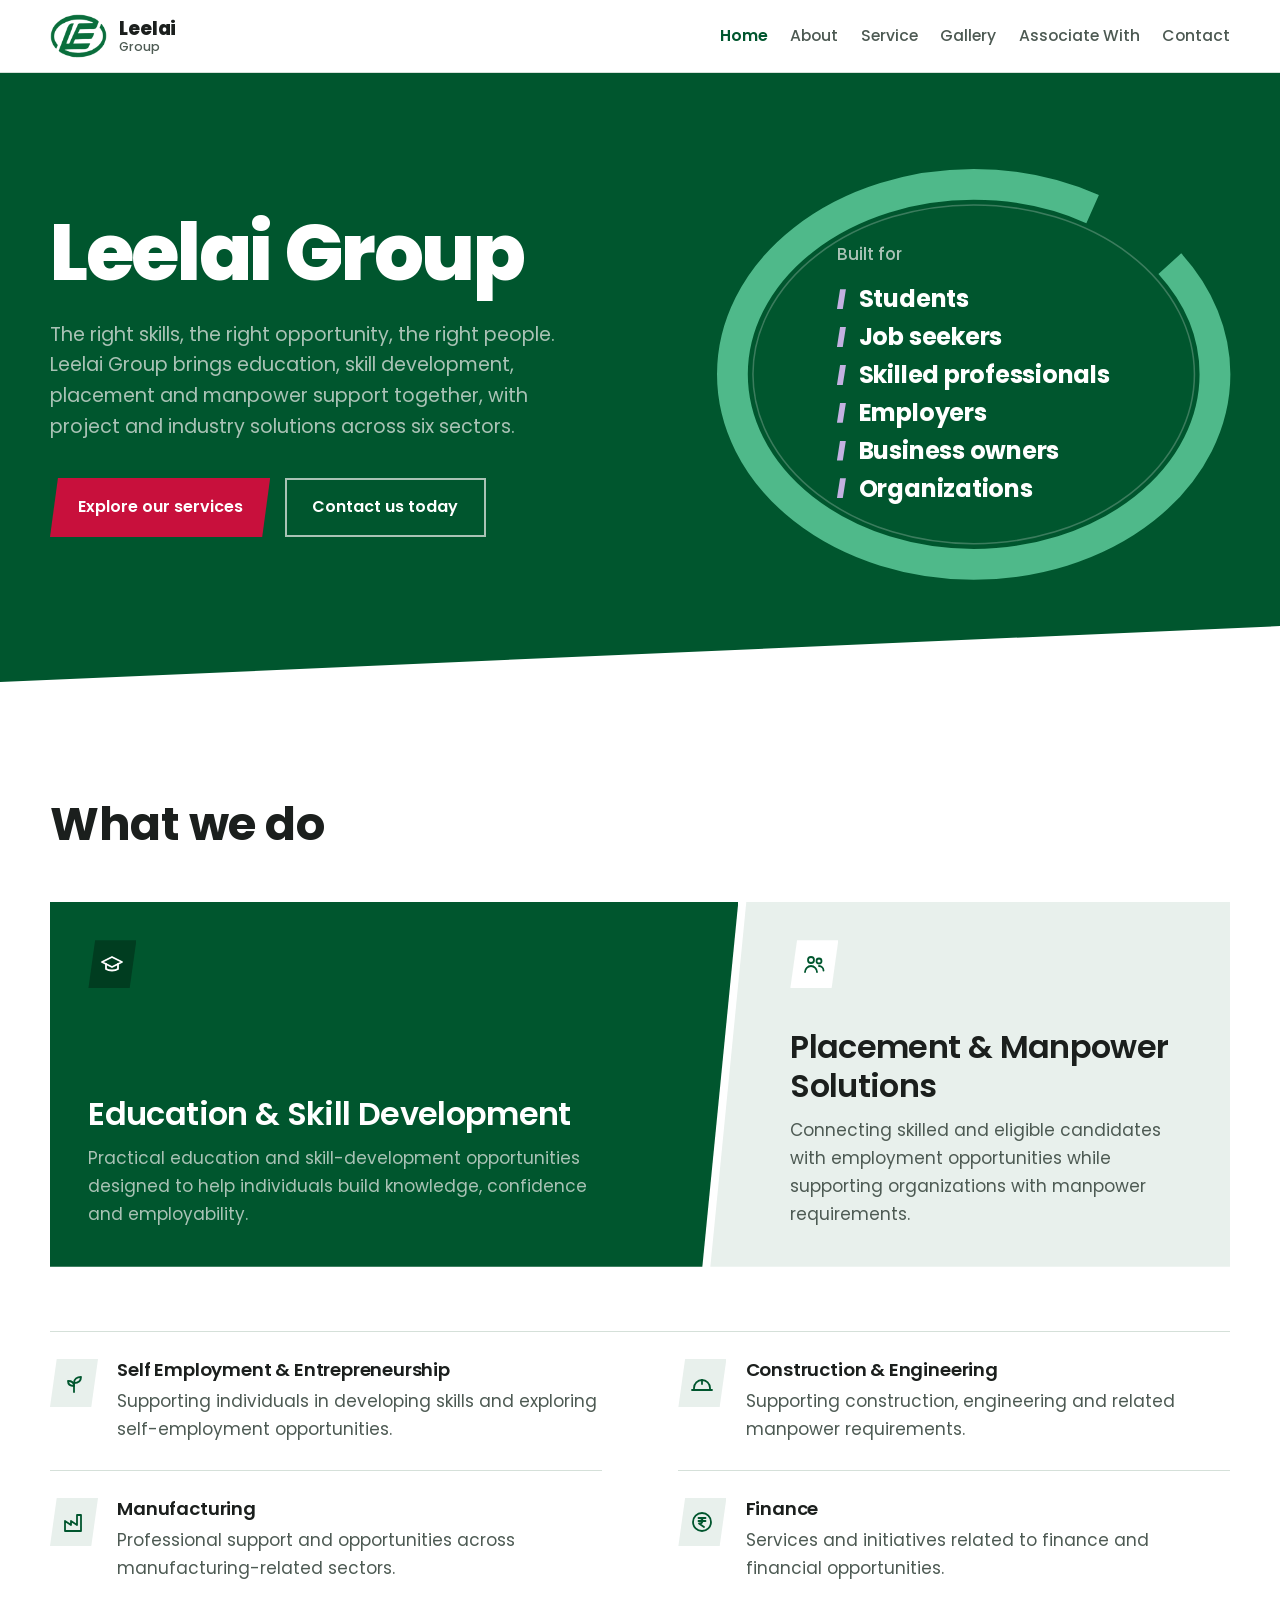
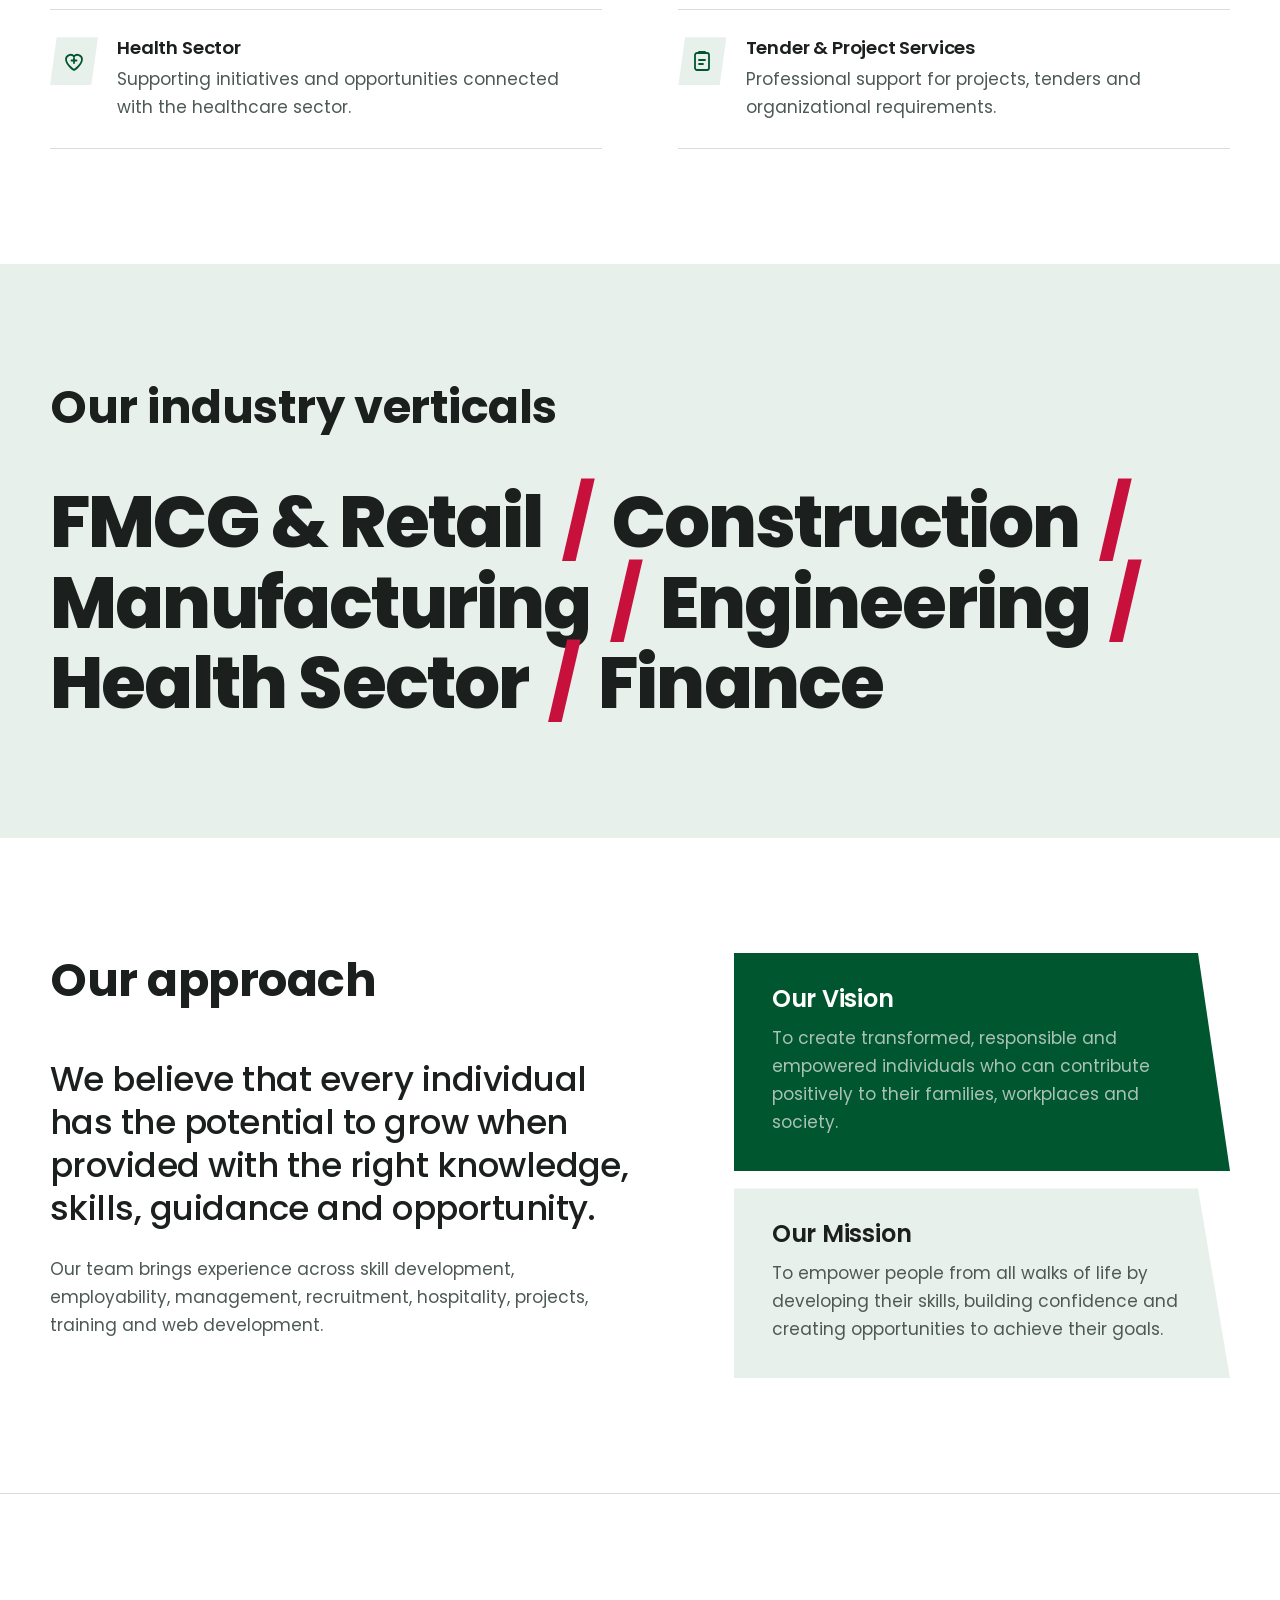
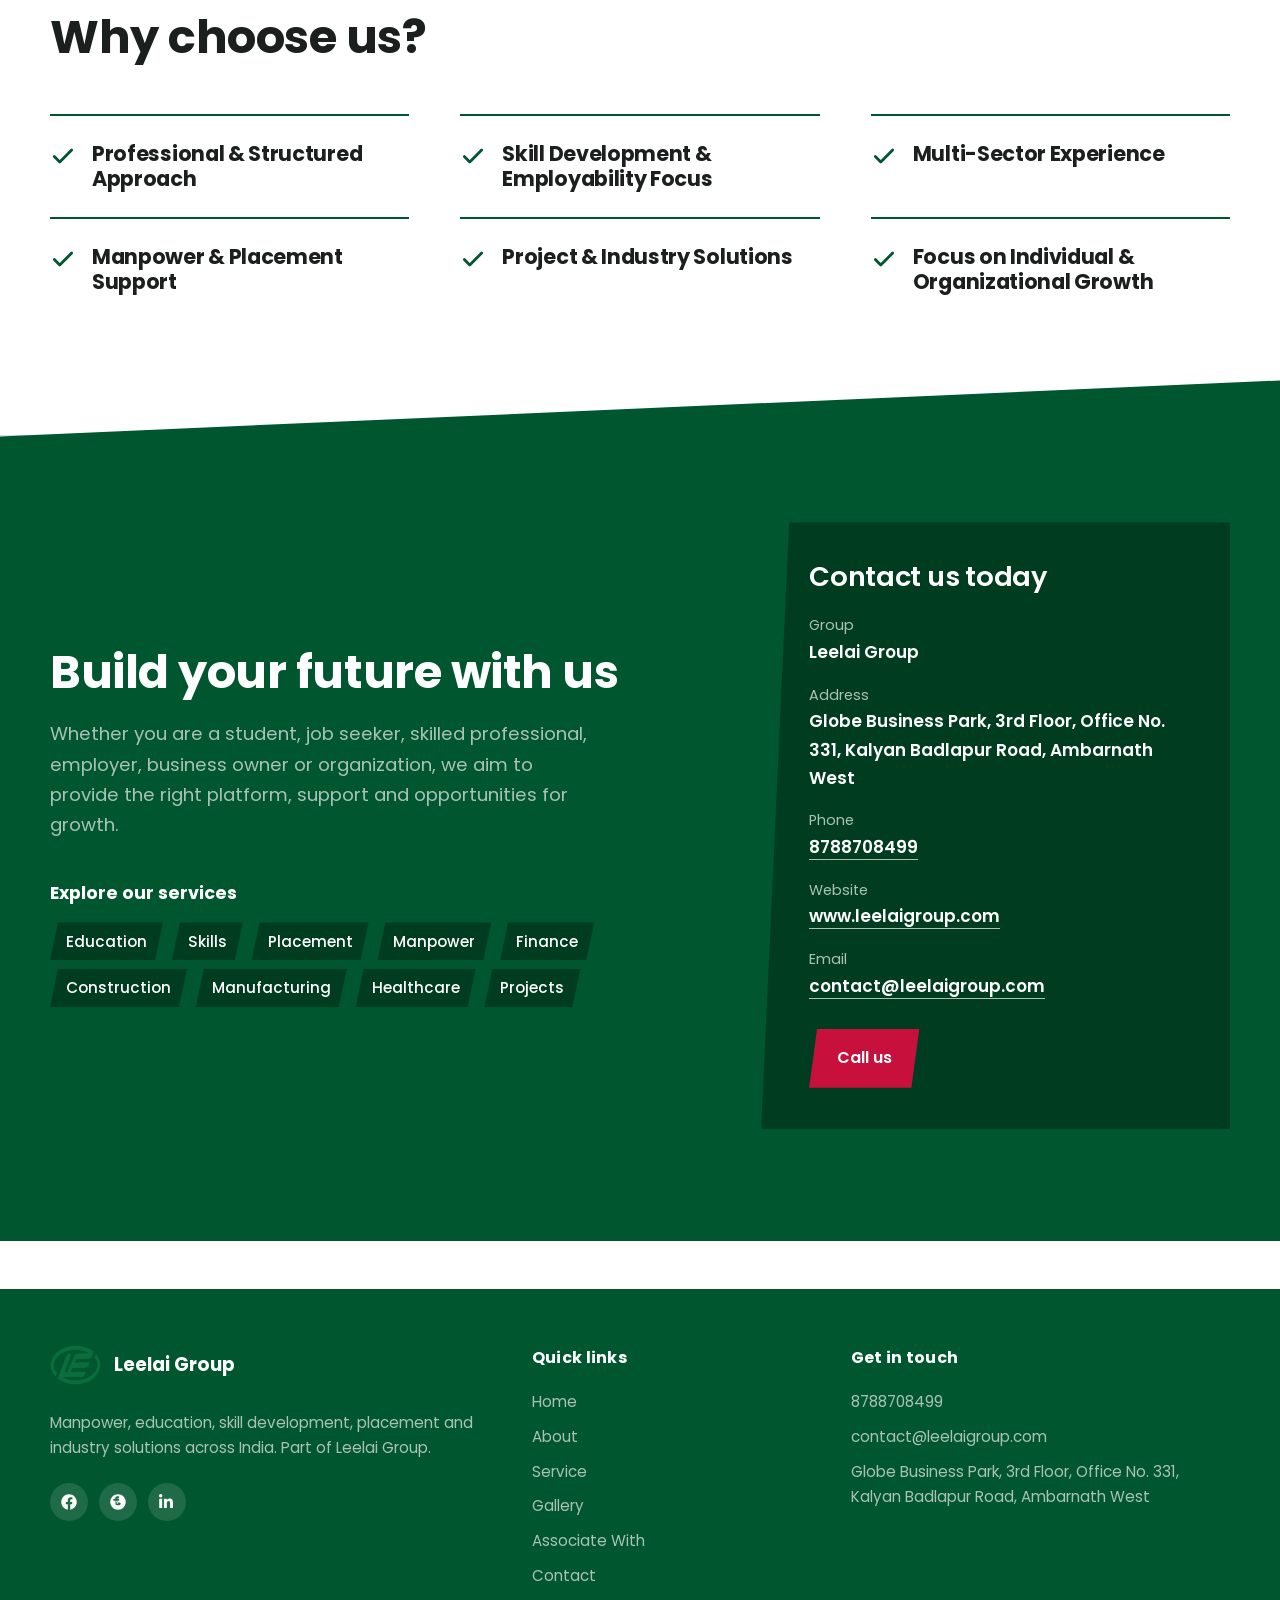
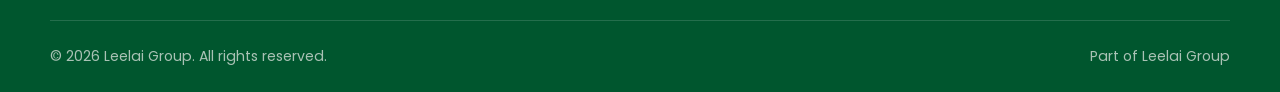
==== commit 6babc7c6: "Fix hero ring visibility by using a lighter ring color" ====
--- a/index.html
+++ b/index.html
@@ -63,7 +63,7 @@
   --band-2:#003D20;
   --on-band:#FFFFFF;
   --on-band-muted:#A9C2B5;
-  --ring:#00562E;
+  --ring:#4FB98A;
   --amber:#C8103C;
   --amber-ink:#FFFFFF;
   --amber-strong:#A50D31;
